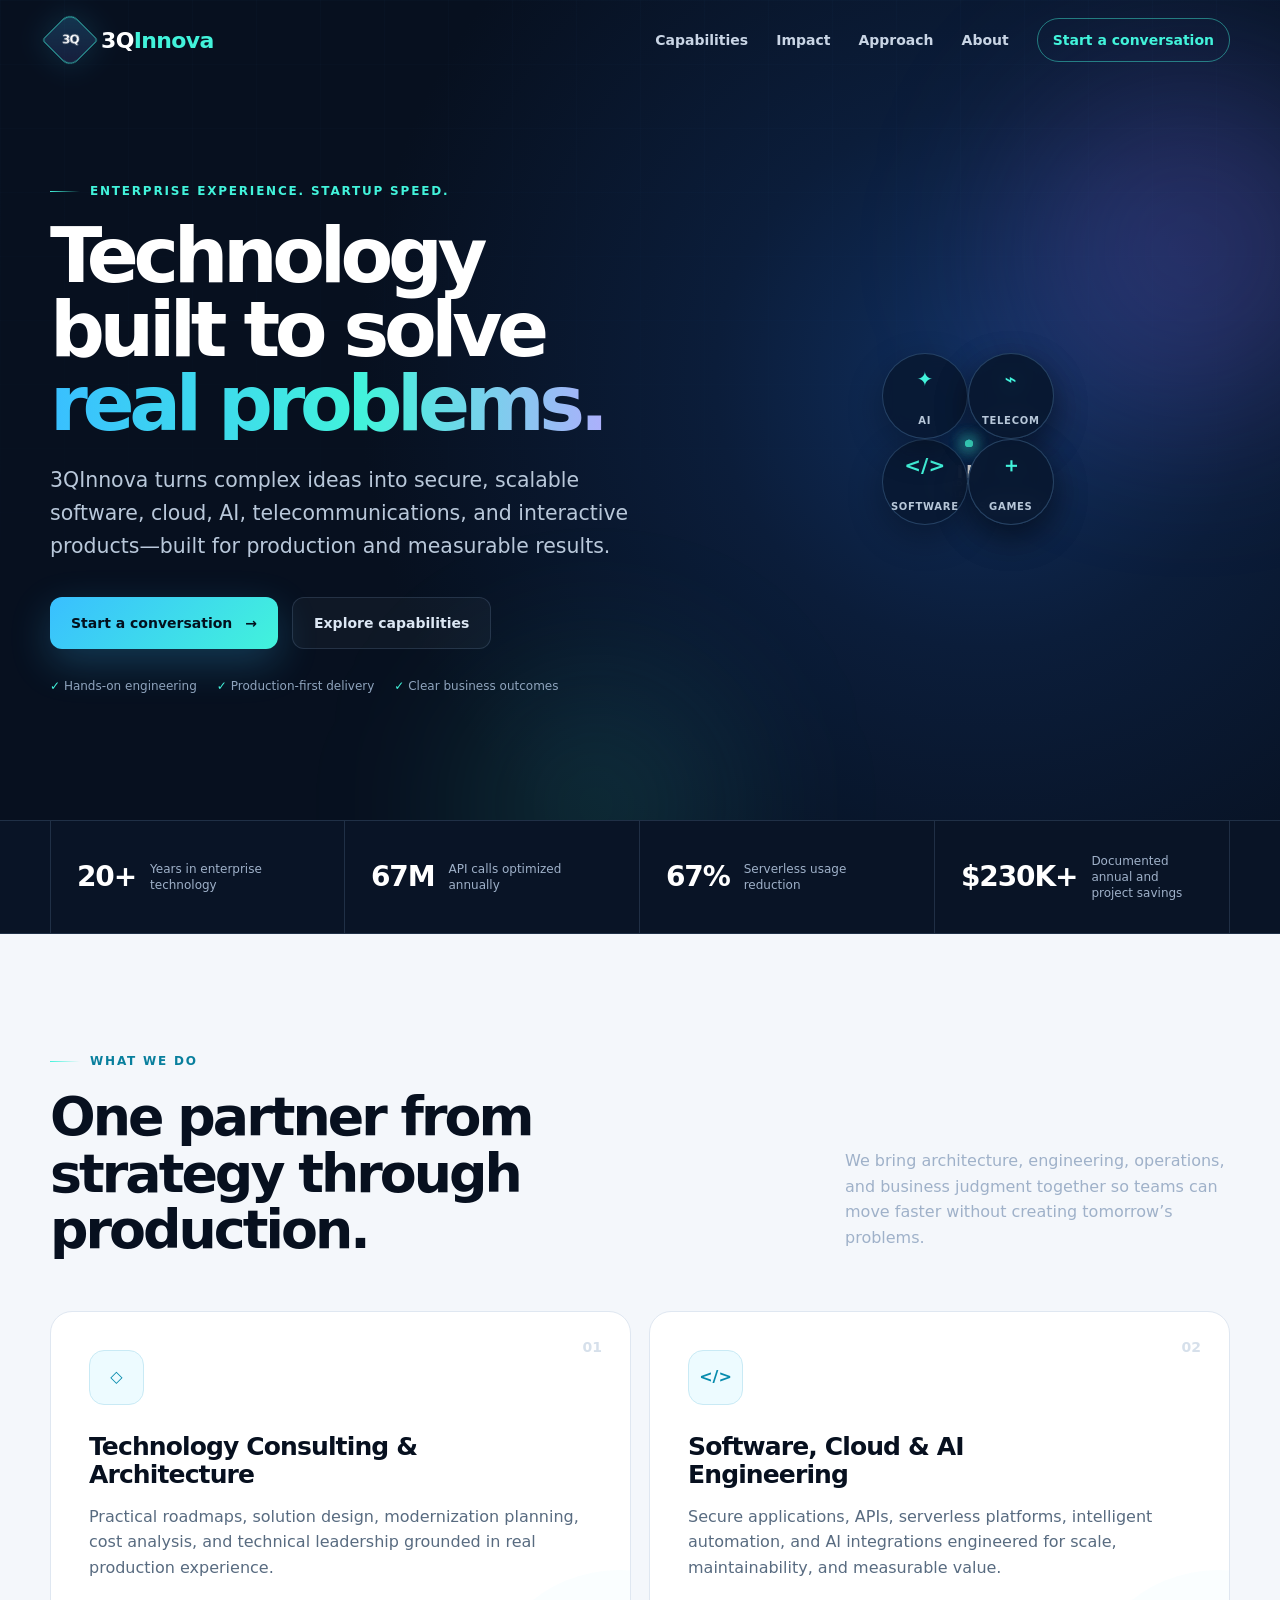
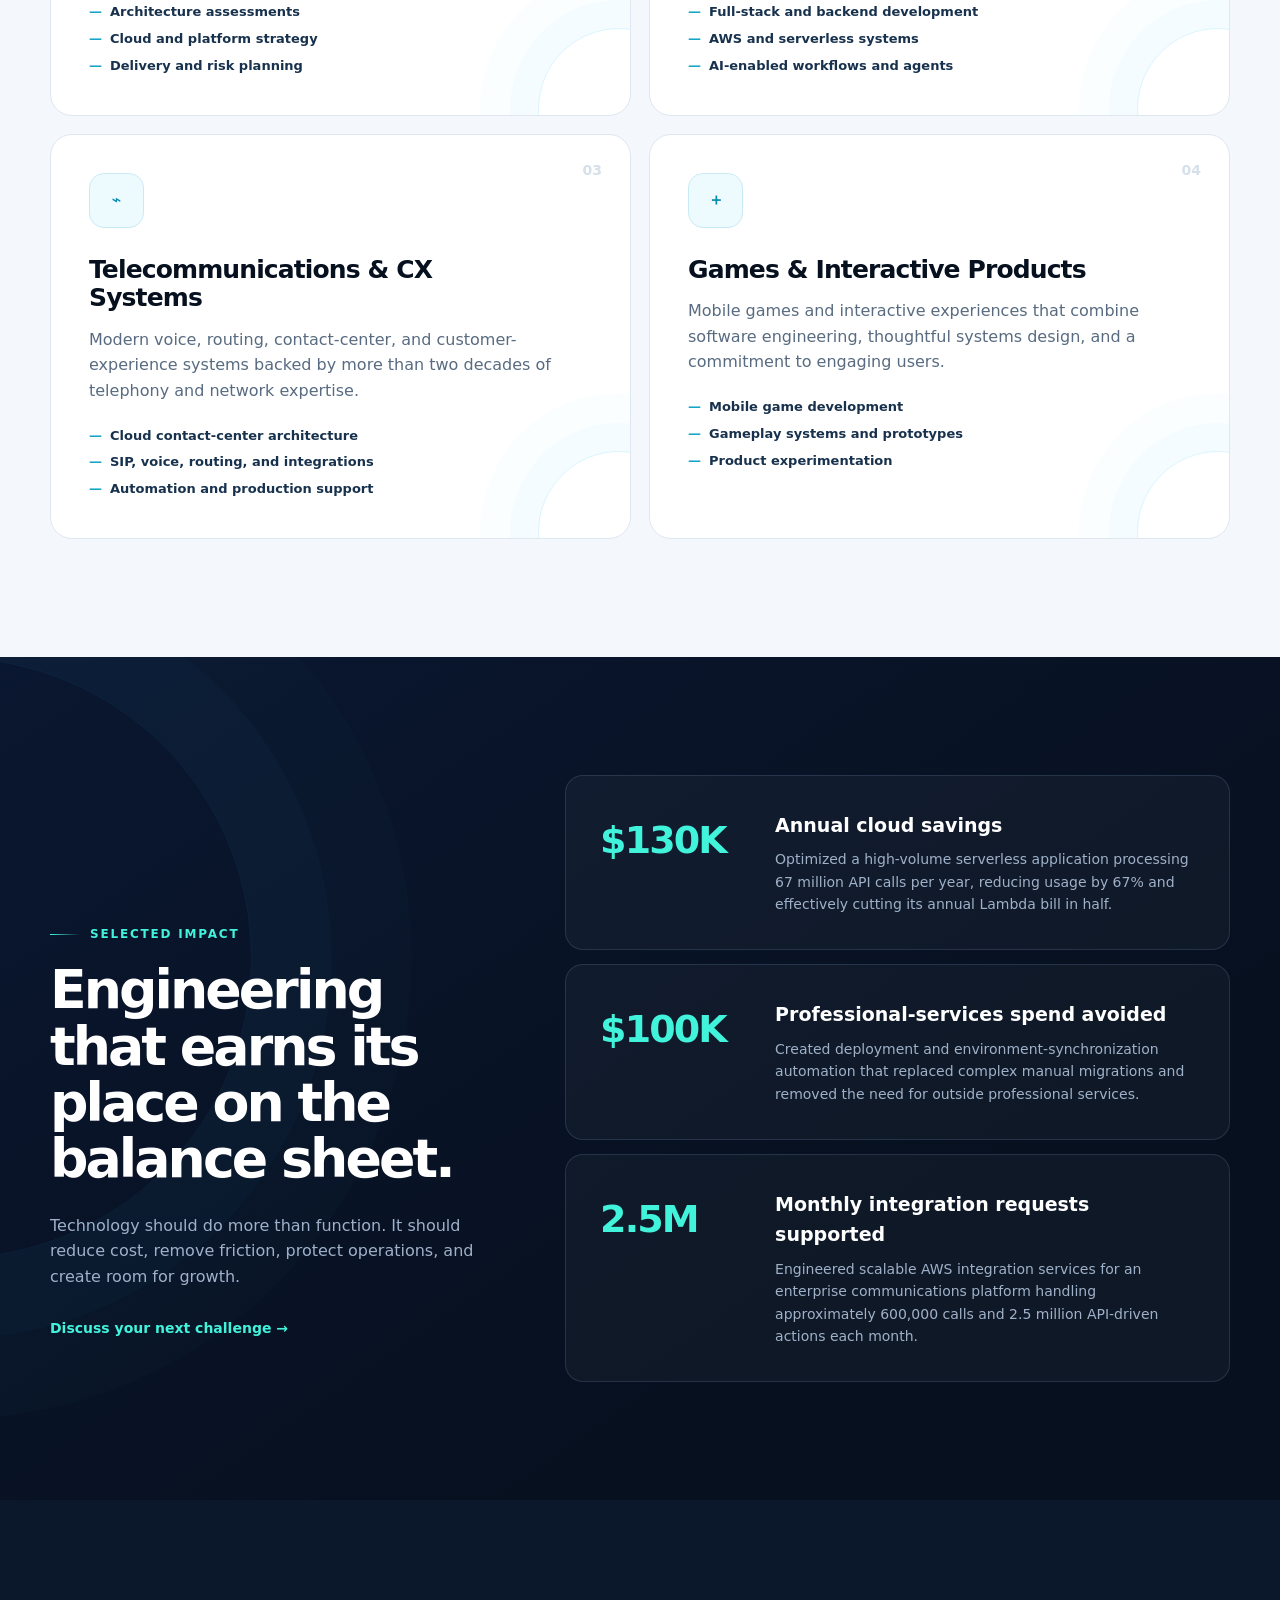
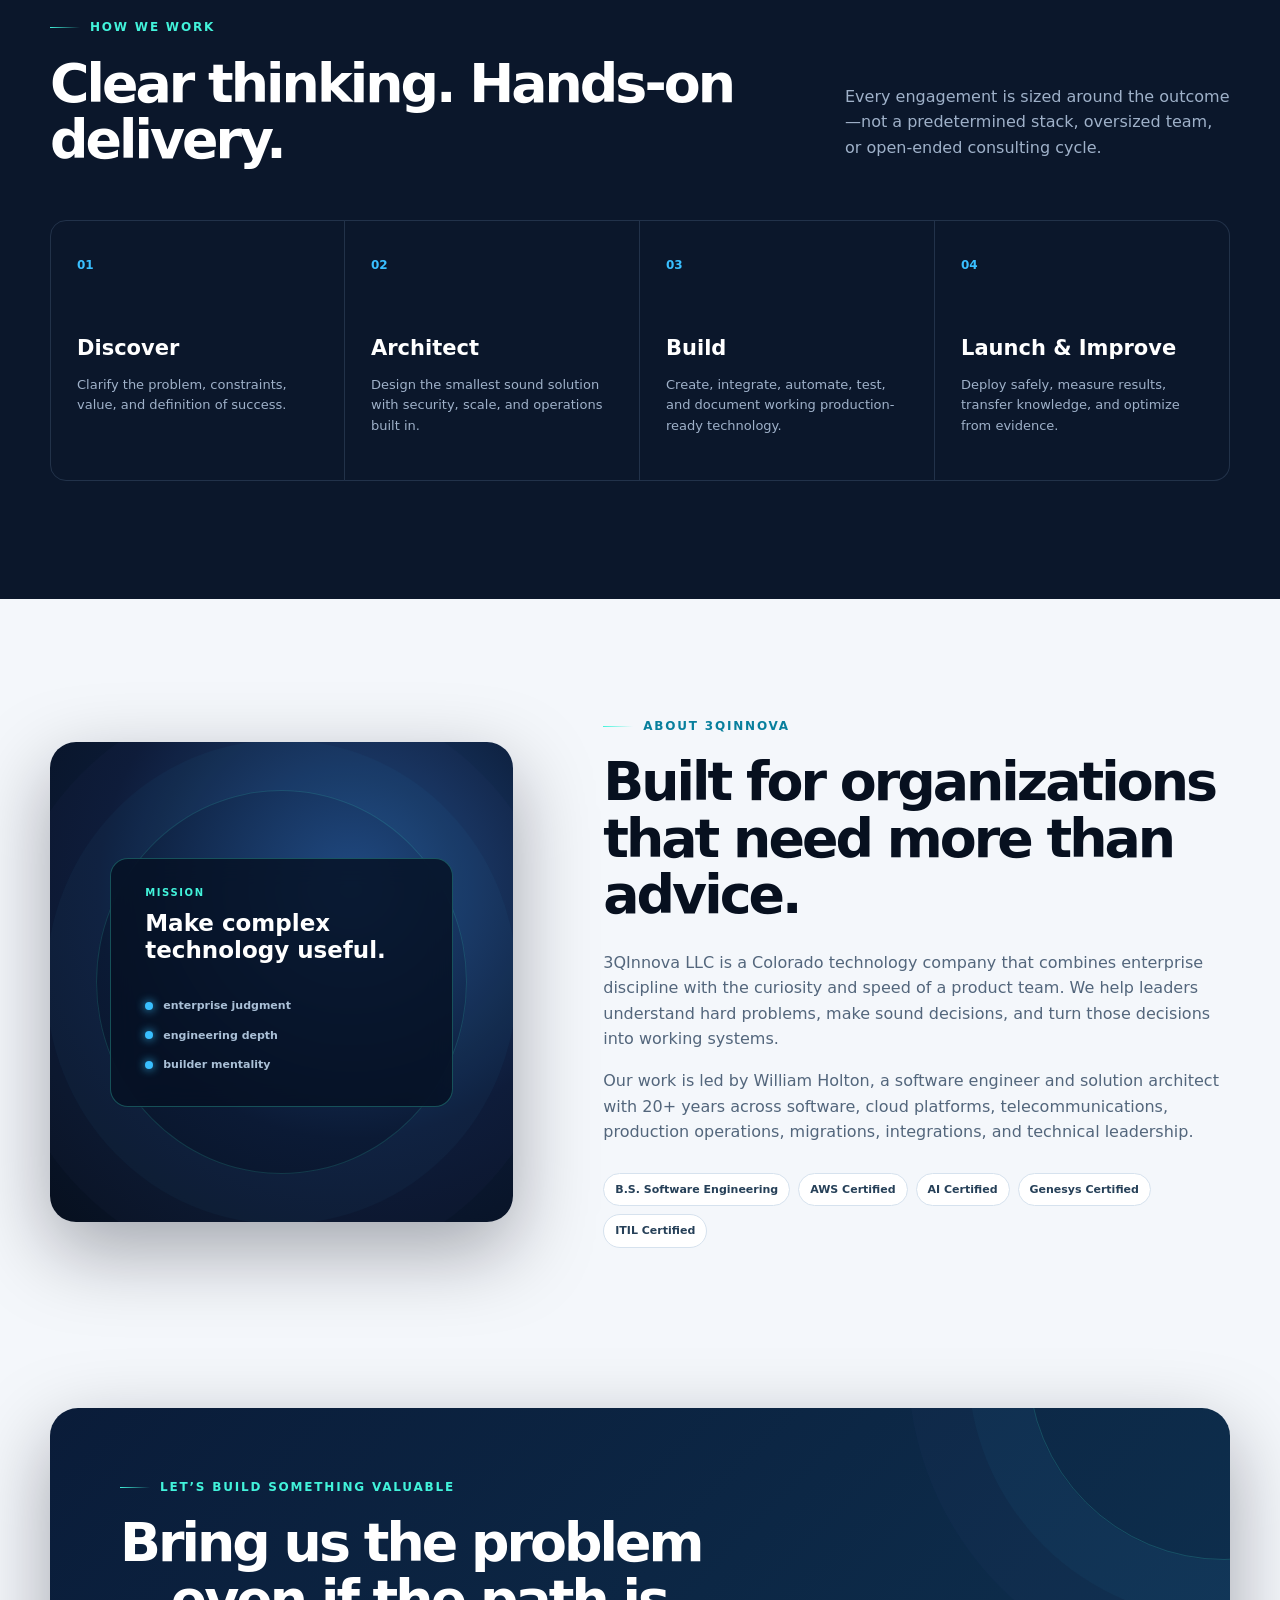
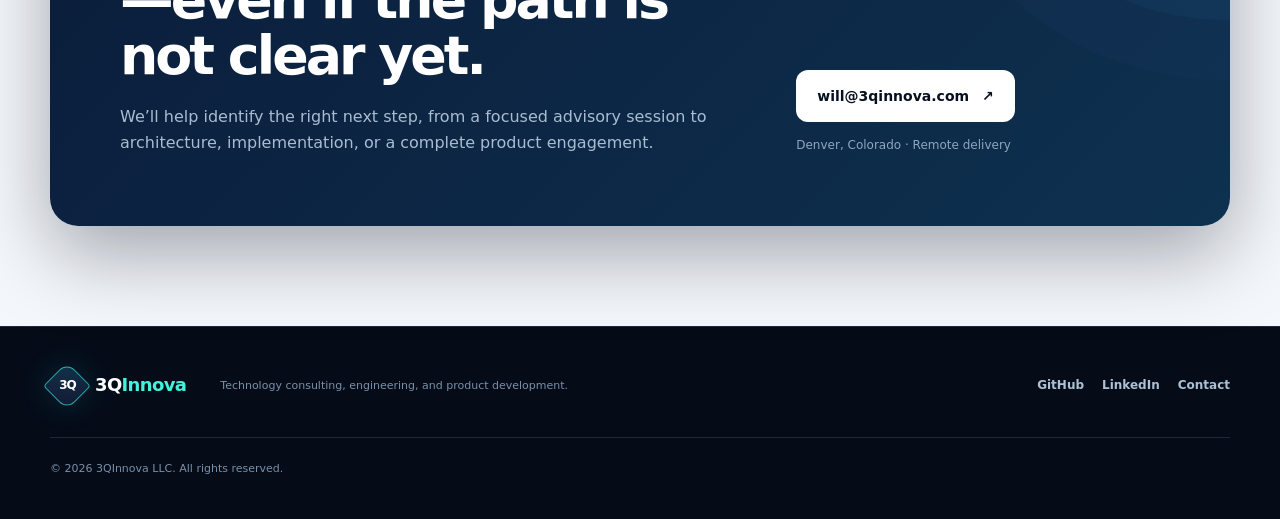
==== index.html @ 7f36ed14 "Build 3QInnova company website" ====
<!doctype html>
<html lang="en">
<head>
  <meta charset="utf-8">
  <meta name="viewport" content="width=device-width, initial-scale=1">
  <title>3QInnova | Technology Built to Solve Real Problems</title>
  <meta name="description" content="3QInnova is a hands-on technology partner delivering consulting, software engineering, cloud and AI solutions, telecommunications systems, and interactive products.">
  <meta name="theme-color" content="#07101f">
  <meta property="og:type" content="website">
  <meta property="og:title" content="3QInnova | Technology Built to Solve Real Problems">
  <meta property="og:description" content="Enterprise experience. Startup speed. Secure, scalable technology built for measurable outcomes.">
  <meta property="og:url" content="https://3qinnova.com/">
  <meta name="twitter:card" content="summary">
  <link rel="canonical" href="https://3qinnova.com/">
  <link rel="stylesheet" href="styles.css">
  <script src="script.js" defer></script>
</head>
<body>
  <a class="skip-link" href="#main">Skip to content</a>

  <header class="site-header" data-header>
    <div class="shell nav-wrap">
      <a class="brand" href="#top" aria-label="3QInnova home">
        <span class="brand-mark" aria-hidden="true"><span>3Q</span></span>
        <span class="brand-name">3Q<span>Innova</span></span>
      </a>

      <button class="menu-button" type="button" aria-expanded="false" aria-controls="site-nav" data-menu-button>
        <span class="sr-only">Open navigation</span>
        <span></span><span></span><span></span>
      </button>

      <nav class="site-nav" id="site-nav" aria-label="Primary navigation" data-nav>
        <a href="#capabilities">Capabilities</a>
        <a href="#impact">Impact</a>
        <a href="#approach">Approach</a>
        <a href="#about">About</a>
        <a class="nav-cta" href="#contact">Start a conversation</a>
      </nav>
    </div>
  </header>

  <main id="main">
    <section class="hero" id="top">
      <div class="hero-grid" aria-hidden="true"></div>
      <div class="hero-glow hero-glow-one" aria-hidden="true"></div>
      <div class="hero-glow hero-glow-two" aria-hidden="true"></div>

      <div class="shell hero-layout">
        <div class="hero-copy reveal">
          <p class="eyebrow"><span></span> Enterprise experience. Startup speed.</p>
          <h1>Technology built to solve <em>real problems.</em></h1>
          <p class="hero-lede">3QInnova turns complex ideas into secure, scalable software, cloud, AI, telecommunications, and interactive products—built for production and measurable results.</p>
          <div class="hero-actions">
            <a class="button button-primary" href="#contact">Start a conversation <span aria-hidden="true">→</span></a>
            <a class="button button-secondary" href="#capabilities">Explore capabilities</a>
          </div>
          <ul class="trust-list" aria-label="Delivery strengths">
            <li><span aria-hidden="true">✓</span> Hands-on engineering</li>
            <li><span aria-hidden="true">✓</span> Production-first delivery</li>
            <li><span aria-hidden="true">✓</span> Clear business outcomes</li>
          </ul>
        </div>

        <div class="hero-visual reveal" data-delay="1" aria-label="Connected technology platform illustration">
          <div class="visual-orbit orbit-one"></div>
          <div class="visual-orbit orbit-two"></div>
          <div class="core-node">
            <span class="core-kicker">3Q</span>
            <strong>INNOVA</strong>
            <small>BUILD • CONNECT • SCALE</small>
          </div>
          <div class="cap-node node-consulting"><i aria-hidden="true">◇</i><span>Strategy</span></div>
          <div class="cap-node node-software"><i aria-hidden="true">&lt;/&gt;</i><span>Software</span></div>
          <div class="cap-node node-ai"><i aria-hidden="true">✦</i><span>AI</span></div>
          <div class="cap-node node-cloud"><i aria-hidden="true">☁</i><span>Cloud</span></div>
          <div class="cap-node node-telecom"><i aria-hidden="true">⌁</i><span>Telecom</span></div>
          <div class="cap-node node-games"><i aria-hidden="true">＋</i><span>Games</span></div>
        </div>
      </div>
    </section>

    <section class="proof-strip" aria-label="Selected impact">
      <div class="shell proof-grid">
        <div><strong>20+</strong><span>Years in enterprise technology</span></div>
        <div><strong>67M</strong><span>API calls optimized annually</span></div>
        <div><strong>67%</strong><span>Serverless usage reduction</span></div>
        <div><strong>$230K+</strong><span>Documented annual and project savings</span></div>
      </div>
    </section>

    <section class="section capabilities" id="capabilities">
      <div class="shell">
        <div class="section-heading reveal">
          <div>
            <p class="eyebrow"><span></span> What we do</p>
            <h2>One partner from strategy through production.</h2>
          </div>
          <p>We bring architecture, engineering, operations, and business judgment together so teams can move faster without creating tomorrow’s problems.</p>
        </div>

        <div class="capability-grid">
          <article class="capability-card reveal">
            <div class="card-number">01</div>
            <div class="card-icon" aria-hidden="true">◇</div>
            <h3>Technology Consulting &amp; Architecture</h3>
            <p>Practical roadmaps, solution design, modernization planning, cost analysis, and technical leadership grounded in real production experience.</p>
            <ul><li>Architecture assessments</li><li>Cloud and platform strategy</li><li>Delivery and risk planning</li></ul>
          </article>

          <article class="capability-card reveal" data-delay="1">
            <div class="card-number">02</div>
            <div class="card-icon" aria-hidden="true">&lt;/&gt;</div>
            <h3>Software, Cloud &amp; AI Engineering</h3>
            <p>Secure applications, APIs, serverless platforms, intelligent automation, and AI integrations engineered for scale, maintainability, and measurable value.</p>
            <ul><li>Full-stack and backend development</li><li>AWS and serverless systems</li><li>AI-enabled workflows and agents</li></ul>
          </article>

          <article class="capability-card reveal" data-delay="2">
            <div class="card-number">03</div>
            <div class="card-icon" aria-hidden="true">⌁</div>
            <h3>Telecommunications &amp; CX Systems</h3>
            <p>Modern voice, routing, contact-center, and customer-experience systems backed by more than two decades of telephony and network expertise.</p>
            <ul><li>Cloud contact-center architecture</li><li>SIP, voice, routing, and integrations</li><li>Automation and production support</li></ul>
          </article>

          <article class="capability-card reveal" data-delay="3">
            <div class="card-number">04</div>
            <div class="card-icon" aria-hidden="true">＋</div>
            <h3>Games &amp; Interactive Products</h3>
            <p>Mobile games and interactive experiences that combine software engineering, thoughtful systems design, and a commitment to engaging users.</p>
            <ul><li>Mobile game development</li><li>Gameplay systems and prototypes</li><li>Product experimentation</li></ul>
          </article>
        </div>
      </div>
    </section>

    <section class="section impact" id="impact">
      <div class="shell impact-layout">
        <div class="impact-copy reveal">
          <p class="eyebrow"><span></span> Selected impact</p>
          <h2>Engineering that earns its place on the balance sheet.</h2>
          <p>Technology should do more than function. It should reduce cost, remove friction, protect operations, and create room for growth.</p>
          <a class="text-link" href="#contact">Discuss your next challenge <span aria-hidden="true">→</span></a>
        </div>

        <div class="impact-cases">
          <article class="case reveal">
            <div class="case-metric">$130K</div>
            <div><h3>Annual cloud savings</h3><p>Optimized a high-volume serverless application processing 67 million API calls per year, reducing usage by 67% and effectively cutting its annual Lambda bill in half.</p></div>
          </article>
          <article class="case reveal" data-delay="1">
            <div class="case-metric">$100K</div>
            <div><h3>Professional-services spend avoided</h3><p>Created deployment and environment-synchronization automation that replaced complex manual migrations and removed the need for outside professional services.</p></div>
          </article>
          <article class="case reveal" data-delay="2">
            <div class="case-metric">2.5M</div>
            <div><h3>Monthly integration requests supported</h3><p>Engineered scalable AWS integration services for an enterprise communications platform handling approximately 600,000 calls and 2.5 million API-driven actions each month.</p></div>
          </article>
        </div>
      </div>
    </section>

    <section class="section approach" id="approach">
      <div class="shell">
        <div class="section-heading reveal">
          <div>
            <p class="eyebrow"><span></span> How we work</p>
            <h2>Clear thinking. Hands-on delivery.</h2>
          </div>
          <p>Every engagement is sized around the outcome—not a predetermined stack, oversized team, or open-ended consulting cycle.</p>
        </div>

        <ol class="process-grid">
          <li class="reveal"><span>01</span><h3>Discover</h3><p>Clarify the problem, constraints, value, and definition of success.</p></li>
          <li class="reveal" data-delay="1"><span>02</span><h3>Architect</h3><p>Design the smallest sound solution with security, scale, and operations built in.</p></li>
          <li class="reveal" data-delay="2"><span>03</span><h3>Build</h3><p>Create, integrate, automate, test, and document working production-ready technology.</p></li>
          <li class="reveal" data-delay="3"><span>04</span><h3>Launch &amp; Improve</h3><p>Deploy safely, measure results, transfer knowledge, and optimize from evidence.</p></li>
        </ol>
      </div>
    </section>

    <section class="section about" id="about">
      <div class="shell about-layout">
        <div class="about-panel reveal" aria-hidden="true">
          <div class="about-code">
            <span>MISSION</span>
            <strong>Make complex technology useful.</strong>
            <div class="code-line"><i></i><b>enterprise judgment</b></div>
            <div class="code-line"><i></i><b>engineering depth</b></div>
            <div class="code-line"><i></i><b>builder mentality</b></div>
          </div>
        </div>
        <div class="about-copy reveal" data-delay="1">
          <p class="eyebrow"><span></span> About 3QInnova</p>
          <h2>Built for organizations that need more than advice.</h2>
          <p>3QInnova LLC is a Colorado technology company that combines enterprise discipline with the curiosity and speed of a product team. We help leaders understand hard problems, make sound decisions, and turn those decisions into working systems.</p>
          <p>Our work is led by William Holton, a software engineer and solution architect with 20+ years across software, cloud platforms, telecommunications, production operations, migrations, integrations, and technical leadership.</p>
          <div class="credential-list" aria-label="Selected credentials">
            <span>B.S. Software Engineering</span>
            <span>AWS Certified</span>
            <span>AI Certified</span>
            <span>Genesys Certified</span>
            <span>ITIL Certified</span>
          </div>
        </div>
      </div>
    </section>

    <section class="contact" id="contact">
      <div class="shell contact-card reveal">
        <div>
          <p class="eyebrow"><span></span> Let’s build something valuable</p>
          <h2>Bring us the problem—even if the path is not clear yet.</h2>
          <p>We’ll help identify the right next step, from a focused advisory session to architecture, implementation, or a complete product engagement.</p>
        </div>
        <div class="contact-actions">
          <a class="button button-light" href="mailto:will@3qinnova.com?subject=3QInnova%20Project%20Inquiry">will@3qinnova.com <span aria-hidden="true">↗</span></a>
          <span>Denver, Colorado · Remote delivery</span>
        </div>
      </div>
    </section>
  </main>

  <footer class="site-footer">
    <div class="shell footer-grid">
      <a class="brand footer-brand" href="#top" aria-label="3QInnova home">
        <span class="brand-mark" aria-hidden="true"><span>3Q</span></span>
        <span class="brand-name">3Q<span>Innova</span></span>
      </a>
      <p>Technology consulting, engineering, and product development.</p>
      <div class="footer-links">
        <a href="https://github.com/3QInnova" target="_blank" rel="noopener noreferrer">GitHub</a>
        <a href="https://www.linkedin.com/in/williamholton/" target="_blank" rel="noopener noreferrer">LinkedIn</a>
        <a href="mailto:will@3qinnova.com">Contact</a>
      </div>
      <small>© <span data-year></span> 3QInnova LLC. All rights reserved.</small>
    </div>
  </footer>
</body>
</html>
---- styles.css ----
:root {
  --ink: #07101f;
  --ink-soft: #0b1830;
  --panel: #10213e;
  --blue: #39bfff;
  --cyan: #42f3db;
  --violet: #8872ff;
  --lime: #b9ff66;
  --paper: #f4f7fb;
  --white: #ffffff;
  --muted: #9fb1c9;
  --line: rgba(146, 181, 224, 0.17);
  --shadow: 0 28px 80px rgba(0, 5, 20, 0.34);
  --radius: 22px;
  --shell: min(1180px, calc(100% - 40px));
}

* { box-sizing: border-box; }
html { scroll-behavior: smooth; }
body {
  margin: 0;
  background: var(--ink);
  color: var(--white);
  font-family: Inter, ui-sans-serif, system-ui, -apple-system, BlinkMacSystemFont, "Segoe UI", sans-serif;
  line-height: 1.6;
  -webkit-font-smoothing: antialiased;
}

a { color: inherit; text-decoration: none; }
button, input, textarea { font: inherit; }
img { max-width: 100%; }
.shell { width: var(--shell); margin-inline: auto; }
.sr-only { position: absolute; width: 1px; height: 1px; padding: 0; margin: -1px; overflow: hidden; clip: rect(0,0,0,0); white-space: nowrap; border: 0; }
.skip-link { position: fixed; left: 16px; top: -60px; z-index: 999; background: var(--white); color: var(--ink); padding: 10px 16px; border-radius: 8px; font-weight: 700; }
.skip-link:focus { top: 16px; }

.site-header {
  position: fixed;
  inset: 0 0 auto;
  z-index: 100;
  padding: 18px 0;
  border-bottom: 1px solid transparent;
  transition: background .25s ease, border-color .25s ease, padding .25s ease;
}
.site-header.is-scrolled { background: rgba(7, 16, 31, .9); border-color: var(--line); padding: 12px 0; backdrop-filter: blur(18px); }
.nav-wrap { display: flex; align-items: center; justify-content: space-between; gap: 30px; }
.brand { display: inline-flex; align-items: center; gap: 11px; font-weight: 800; letter-spacing: -.04em; }
.brand-mark { display: grid; place-items: center; width: 40px; aspect-ratio: 1; border: 1px solid rgba(66,243,219,.6); border-radius: 11px 4px 11px 4px; background: linear-gradient(135deg, rgba(57,191,255,.22), rgba(136,114,255,.12)); box-shadow: 0 0 30px rgba(57,191,255,.16); transform: rotate(45deg); }
.brand-mark span { font-size: 12px; transform: rotate(-45deg); letter-spacing: -.08em; }
.brand-name { font-size: 22px; }
.brand-name > span { color: var(--cyan); }
.site-nav { display: flex; align-items: center; gap: 28px; color: #c9d5e5; font-size: 14px; font-weight: 650; }
.site-nav a:not(.nav-cta):hover { color: var(--white); }
.nav-cta { padding: 10px 15px; border: 1px solid rgba(66,243,219,.45); border-radius: 999px; color: var(--cyan); }
.nav-cta:hover { background: rgba(66,243,219,.1); }
.menu-button { display: none; width: 44px; height: 44px; padding: 11px; border: 1px solid var(--line); border-radius: 12px; background: transparent; }
.menu-button span:not(.sr-only) { display: block; height: 2px; margin: 5px 0; background: var(--white); transition: transform .2s, opacity .2s; }

.hero { position: relative; min-height: 820px; display: grid; align-items: center; overflow: hidden; padding: 142px 0 84px; background: radial-gradient(circle at 77% 46%, #102f5f 0, #0b1d3a 25%, var(--ink) 58%); }
.hero-grid { position: absolute; inset: 0; opacity: .24; background-image: linear-gradient(rgba(83, 178, 255, .08) 1px, transparent 1px), linear-gradient(90deg, rgba(83, 178, 255, .08) 1px, transparent 1px); background-size: 64px 64px; mask-image: linear-gradient(to bottom, black, transparent 85%); }
.hero-glow { position: absolute; border-radius: 50%; filter: blur(80px); pointer-events: none; }
.hero-glow-one { width: 340px; height: 340px; right: -80px; top: 80px; background: rgba(136,114,255,.22); }
.hero-glow-two { width: 270px; height: 270px; left: 36%; bottom: -120px; background: rgba(66,243,219,.12); }
.hero-layout { position: relative; z-index: 2; display: grid; grid-template-columns: 1.05fr .95fr; align-items: center; gap: 76px; }
.eyebrow { margin: 0 0 18px; display: flex; align-items: center; gap: 10px; color: var(--cyan); font-size: 12px; font-weight: 800; letter-spacing: .15em; text-transform: uppercase; }
.eyebrow span { width: 30px; height: 1px; background: linear-gradient(90deg, var(--cyan), transparent); }
h1, h2, h3, p { margin-top: 0; }
h1 { margin-bottom: 24px; max-width: 720px; font-size: clamp(3.6rem, 6vw, 6.3rem); line-height: .96; letter-spacing: -.07em; }
h1 em { display: block; color: transparent; font-style: normal; background: linear-gradient(90deg, var(--blue), var(--cyan) 54%, #b8a8ff); -webkit-background-clip: text; background-clip: text; }
.hero-lede { max-width: 650px; color: #b9c8da; font-size: clamp(1.08rem, 1.7vw, 1.28rem); }
.hero-actions { display: flex; flex-wrap: wrap; gap: 14px; margin: 34px 0 28px; }
.button { display: inline-flex; align-items: center; justify-content: center; gap: 13px; min-height: 52px; padding: 0 21px; border-radius: 12px; font-size: 14px; font-weight: 800; transition: transform .2s ease, background .2s ease, box-shadow .2s ease; }
.button:hover { transform: translateY(-2px); }
.button-primary { background: linear-gradient(135deg, var(--blue), var(--cyan)); color: #03111e; box-shadow: 0 14px 40px rgba(57,191,255,.24); }
.button-secondary { border: 1px solid var(--line); background: rgba(255,255,255,.035); color: #dce7f4; }
.button-secondary:hover { background: rgba(255,255,255,.08); }
.trust-list { display: flex; flex-wrap: wrap; gap: 20px; margin: 0; padding: 0; color: #8fa4bd; font-size: 12px; list-style: none; }
.trust-list span { color: var(--cyan); }

.hero-visual { position: relative; aspect-ratio: 1; max-width: 520px; margin-inline: auto; }
.visual-orbit { position: absolute; inset: 12%; border: 1px solid rgba(77,197,255,.18); border-radius: 50%; box-shadow: inset 0 0 70px rgba(57,191,255,.045), 0 0 50px rgba(57,191,255,.04); }
.visual-orbit::before, .visual-orbit::after { content: ""; position: absolute; top: 50%; width: 7px; height: 7px; border-radius: 50%; background: var(--cyan); box-shadow: 0 0 16px var(--cyan); }
.visual-orbit::before { left: -4px; }.visual-orbit::after { right: -4px; }
.orbit-one { animation: spin 24s linear infinite; }
.orbit-two { inset: 26%; border-color: rgba(136,114,255,.25); animation: spin 18s linear reverse infinite; }
.core-node { position: absolute; inset: 35%; display: grid; place-items: center; align-content: center; border: 1px solid rgba(66,243,219,.55); border-radius: 32px 10px 32px 10px; background: linear-gradient(145deg, rgba(24,75,126,.92), rgba(10,24,51,.96)); box-shadow: 0 0 60px rgba(57,191,255,.27), inset 0 0 30px rgba(57,191,255,.13); transform: rotate(45deg); }
.core-node > * { transform: rotate(-45deg); }
.core-node .core-kicker { color: var(--cyan); font-size: 12px; font-weight: 900; }
.core-node strong { margin: 5px 0; font-size: 18px; line-height: 1; letter-spacing: .16em; }
.core-node small { color: #9bb4cc; font-size: 7px; letter-spacing: .08em; }
.cap-node { position: absolute; display: grid; place-items: center; width: 86px; aspect-ratio: 1; border: 1px solid rgba(126,185,239,.25); border-radius: 50%; background: rgba(9,24,50,.88); box-shadow: 0 12px 35px rgba(0,0,0,.3); backdrop-filter: blur(10px); }
.cap-node i { color: var(--cyan); font-size: 20px; font-style: normal; font-weight: 800; }
.cap-node span { color: #b8c8da; font-size: 10px; font-weight: 800; text-transform: uppercase; letter-spacing: .07em; }
.node-consulting { top: 3%; left: 39%; }.node-software { top: 23%; right: 1%; }.node-ai { right: 8%; bottom: 16%; }.node-cloud { bottom: 1%; left: 41%; }.node-telecom { left: 5%; bottom: 17%; }.node-games { left: 1%; top: 24%; }
@keyframes spin { to { transform: rotate(360deg); } }

.proof-strip { position: relative; z-index: 5; border-top: 1px solid var(--line); border-bottom: 1px solid var(--line); background: #091426; }
.proof-grid { display: grid; grid-template-columns: repeat(4, 1fr); }
.proof-grid > div { display: flex; align-items: center; gap: 14px; min-height: 112px; padding: 22px 26px; border-right: 1px solid var(--line); }
.proof-grid > div:first-child { border-left: 1px solid var(--line); }
.proof-grid strong { color: var(--white); font-size: 28px; letter-spacing: -.04em; }
.proof-grid span { max-width: 135px; color: var(--muted); font-size: 12px; line-height: 1.35; }

.section { padding: 118px 0; }
.section-heading { display: grid; grid-template-columns: 1.3fr .7fr; align-items: end; gap: 80px; margin-bottom: 52px; }
.section-heading h2, .impact h2, .about h2, .contact h2 { margin-bottom: 0; font-size: clamp(2.35rem, 4.2vw, 4.2rem); line-height: 1.05; letter-spacing: -.055em; }
.section-heading > p { margin-bottom: 8px; color: var(--muted); }
.capabilities { background: var(--paper); color: var(--ink); }
.capabilities .eyebrow, .about .eyebrow { color: #087f9d; }
.capability-grid { display: grid; grid-template-columns: repeat(2, 1fr); gap: 18px; }
.capability-card { position: relative; min-height: 390px; overflow: hidden; padding: 38px; border: 1px solid #dfe7f1; border-radius: var(--radius); background: var(--white); transition: transform .25s ease, box-shadow .25s ease, border-color .25s ease; }
.capability-card:hover { transform: translateY(-5px); border-color: #9edff5; box-shadow: 0 24px 60px rgba(16,52,83,.12); }
.capability-card::after { content: ""; position: absolute; width: 160px; height: 160px; right: -70px; bottom: -75px; border: 1px solid rgba(57,191,255,.18); border-radius: 50%; box-shadow: 0 0 0 28px rgba(57,191,255,.03), 0 0 0 58px rgba(57,191,255,.025); }
.card-number { position: absolute; right: 28px; top: 24px; color: #d6e0eb; font-size: 14px; font-weight: 800; }
.card-icon { display: grid; place-items: center; width: 55px; height: 55px; margin-bottom: 28px; border: 1px solid #c9eaf5; border-radius: 15px; background: #edfbff; color: #068bad; font-weight: 900; }
.capability-card h3 { max-width: 420px; margin-bottom: 14px; font-size: 25px; line-height: 1.14; letter-spacing: -.035em; }
.capability-card p { color: #586b80; }
.capability-card ul { display: grid; gap: 6px; margin: 22px 0 0; padding: 0; color: #18324e; font-size: 13px; font-weight: 650; list-style: none; }
.capability-card li::before { content: "—"; margin-right: 8px; color: #17a5c7; }

.impact { position: relative; overflow: hidden; background: linear-gradient(145deg, #0a1730, #07101f 70%); }
.impact::before { content: ""; position: absolute; width: 600px; height: 600px; left: -350px; top: 0; border: 1px solid rgba(57,191,255,.08); border-radius: 50%; box-shadow: 0 0 0 80px rgba(57,191,255,.025), 0 0 0 160px rgba(57,191,255,.016); }
.impact-layout { position: relative; display: grid; grid-template-columns: .78fr 1.22fr; gap: 90px; }
.impact-copy { position: sticky; top: 150px; align-self: start; }
.impact-copy > p:not(.eyebrow) { max-width: 450px; margin: 25px 0; color: var(--muted); }
.text-link { color: var(--cyan); font-size: 14px; font-weight: 800; }
.impact-cases { display: grid; gap: 14px; }
.case { display: grid; grid-template-columns: 145px 1fr; gap: 30px; padding: 34px; border: 1px solid var(--line); border-radius: 18px; background: rgba(255,255,255,.035); }
.case-metric { color: var(--cyan); font-size: 38px; font-weight: 850; letter-spacing: -.05em; }
.case h3 { margin-bottom: 8px; font-size: 19px; }
.case p { margin-bottom: 0; color: var(--muted); font-size: 14px; }

.approach { background: #0b172b; }
.process-grid { display: grid; grid-template-columns: repeat(4, 1fr); margin: 0; padding: 0; counter-reset: process; list-style: none; }
.process-grid li { position: relative; min-height: 250px; padding: 30px 26px; border-top: 1px solid var(--line); border-bottom: 1px solid var(--line); border-right: 1px solid var(--line); }
.process-grid li:first-child { border-left: 1px solid var(--line); border-radius: 16px 0 0 16px; }
.process-grid li:last-child { border-radius: 0 16px 16px 0; }
.process-grid span { color: var(--blue); font-size: 12px; font-weight: 900; }
.process-grid h3 { margin: 55px 0 9px; font-size: 21px; }
.process-grid p { color: var(--muted); font-size: 13px; }

.about { background: var(--paper); color: var(--ink); }
.about-layout { display: grid; grid-template-columns: .85fr 1.15fr; gap: 90px; align-items: center; }
.about-panel { position: relative; min-height: 480px; overflow: hidden; border-radius: 26px; background: radial-gradient(circle at 65% 30%, #204a82, #0b1a35 56%, #07101f); box-shadow: var(--shadow); }
.about-panel::before { content: ""; position: absolute; inset: 10%; border: 1px solid rgba(66,243,219,.15); border-radius: 50%; box-shadow: 0 0 0 50px rgba(57,191,255,.035), 0 0 0 100px rgba(136,114,255,.025); }
.about-code { position: absolute; inset: 24% 13%; display: flex; flex-direction: column; justify-content: center; padding: 34px; border: 1px solid rgba(66,243,219,.28); border-radius: 18px; background: rgba(5,16,35,.82); color: var(--white); backdrop-filter: blur(12px); }
.about-code > span { color: var(--cyan); font-size: 10px; font-weight: 900; letter-spacing: .16em; }
.about-code > strong { margin: 9px 0 28px; font-size: 23px; line-height: 1.15; }
.code-line { display: flex; align-items: center; gap: 10px; margin: 6px 0; color: #aac0d7; font-size: 11px; }
.code-line i { width: 8px; height: 8px; border-radius: 50%; background: var(--blue); box-shadow: 0 0 10px var(--blue); }
.about-copy > p:not(.eyebrow) { color: #53667c; }
.about-copy h2 { margin-bottom: 26px; }
.credential-list { display: flex; flex-wrap: wrap; gap: 8px; margin-top: 28px; }
.credential-list span { padding: 7px 11px; border: 1px solid #d6e2ee; border-radius: 999px; background: #fff; color: #264058; font-size: 11px; font-weight: 750; }

.contact { padding: 42px 0 100px; background: var(--paper); color: var(--white); }
.contact-card { position: relative; overflow: hidden; display: grid; grid-template-columns: 1.25fr .75fr; align-items: end; gap: 70px; padding: 70px; border-radius: 28px; background: linear-gradient(135deg, #0a1c39, #0e3150); box-shadow: var(--shadow); }
.contact-card::after { content: ""; position: absolute; width: 390px; height: 390px; right: -190px; top: -240px; border: 1px solid rgba(66,243,219,.18); border-radius: 50%; box-shadow: 0 0 0 60px rgba(57,191,255,.04), 0 0 0 120px rgba(136,114,255,.025); }
.contact-card > * { position: relative; z-index: 2; }
.contact-card h2 { margin-bottom: 20px; }
.contact-card p:not(.eyebrow) { max-width: 700px; margin-bottom: 0; color: #a9bdd2; }
.contact-actions { display: grid; gap: 14px; justify-items: start; }
.button-light { background: var(--white); color: var(--ink); }
.contact-actions > span { color: #8ea6bf; font-size: 12px; }

.site-footer { padding: 42px 0; border-top: 1px solid var(--line); background: #050c18; }
.footer-grid { display: grid; grid-template-columns: auto 1fr auto; align-items: center; gap: 34px; }
.footer-brand .brand-mark { width: 34px; }.footer-brand .brand-name { font-size: 18px; }
.site-footer p, .site-footer small { margin: 0; color: #7890aa; font-size: 11px; }
.footer-links { display: flex; gap: 18px; color: #adc0d4; font-size: 12px; font-weight: 700; }
.footer-links a:hover { color: var(--cyan); }
.site-footer small { grid-column: 1 / -1; padding-top: 22px; border-top: 1px solid var(--line); }

.reveal { opacity: 0; transform: translateY(22px); transition: opacity .65s ease, transform .65s ease; }
.reveal.is-visible { opacity: 1; transform: none; }
[data-delay="1"] { transition-delay: .08s; } [data-delay="2"] { transition-delay: .16s; } [data-delay="3"] { transition-delay: .24s; }

@media (max-width: 1000px) {
  .hero { min-height: auto; }
  .hero-layout { grid-template-columns: 1fr; gap: 65px; }
  .hero-copy { max-width: 760px; }
  .hero-visual { width: min(560px, 100%); }
  .proof-grid { grid-template-columns: repeat(2, 1fr); }
  .proof-grid > div:nth-child(3) { border-left: 1px solid var(--line); border-top: 1px solid var(--line); }
  .proof-grid > div:nth-child(4) { border-top: 1px solid var(--line); }
  .impact-layout, .about-layout { grid-template-columns: 1fr; }
  .impact-copy { position: static; }
  .about-panel { min-height: 420px; }
  .process-grid { grid-template-columns: repeat(2, 1fr); }
  .process-grid li:first-child { border-radius: 16px 0 0 0; }
  .process-grid li:nth-child(2) { border-radius: 0 16px 0 0; }
  .process-grid li:nth-child(3) { border-left: 1px solid var(--line); border-top: 0; border-radius: 0 0 0 16px; }
  .process-grid li:last-child { border-top: 0; border-radius: 0 0 16px 0; }
  .contact-card { grid-template-columns: 1fr; }
}

@media (max-width: 760px) {
  :root { --shell: min(100% - 28px, 1180px); }
  .site-header { padding: 12px 0; }
  .menu-button { display: block; }
  .site-nav { position: absolute; left: 14px; right: 14px; top: calc(100% + 8px); display: none; align-items: stretch; flex-direction: column; gap: 0; padding: 12px; border: 1px solid var(--line); border-radius: 16px; background: rgba(7,16,31,.98); box-shadow: var(--shadow); }
  .site-nav.is-open { display: flex; }
  .site-nav a { padding: 12px; }
  .nav-cta { margin-top: 6px; text-align: center; }
  .menu-button[aria-expanded="true"] span:nth-child(2) { transform: translateY(7px) rotate(45deg); }
  .menu-button[aria-expanded="true"] span:nth-child(3) { opacity: 0; }
  .menu-button[aria-expanded="true"] span:nth-child(4) { transform: translateY(-7px) rotate(-45deg); }
  .hero { padding-top: 120px; }
  h1 { font-size: clamp(3.15rem, 15vw, 5rem); }
  .hero-visual { transform: scale(.96); }
  .cap-node { width: 70px; }
  .proof-grid { grid-template-columns: 1fr; }
  .proof-grid > div, .proof-grid > div:nth-child(3) { border-left: 1px solid var(--line); border-top: 1px solid var(--line); }
  .proof-grid > div:first-child { border-top: 0; }
  .section { padding: 86px 0; }
  .section-heading { grid-template-columns: 1fr; gap: 22px; }
  .capability-grid { grid-template-columns: 1fr; }
  .capability-card { min-height: auto; padding: 30px; }
  .impact-layout { gap: 48px; }
  .case { grid-template-columns: 1fr; gap: 16px; padding: 28px; }
  .process-grid { grid-template-columns: 1fr; }
  .process-grid li, .process-grid li:first-child, .process-grid li:nth-child(2), .process-grid li:nth-child(3), .process-grid li:last-child { min-height: auto; border: 1px solid var(--line); border-bottom: 0; border-radius: 0; }
  .process-grid li:first-child { border-radius: 16px 16px 0 0; }
  .process-grid li:last-child { border-bottom: 1px solid var(--line); border-radius: 0 0 16px 16px; }
  .process-grid h3 { margin-top: 30px; }
  .about-layout { gap: 50px; }
  .about-panel { min-height: 350px; }
  .about-code { inset: 20% 9%; padding: 26px; }
  .contact { padding-bottom: 70px; }
  .contact-card { padding: 42px 28px; }
  .footer-grid { grid-template-columns: 1fr; }
  .footer-links { flex-wrap: wrap; }
}

@media (prefers-reduced-motion: reduce) {
  html { scroll-behavior: auto; }
  *, *::before, *::after { animation-duration: .01ms !important; animation-iteration-count: 1 !important; transition-duration: .01ms !important; }
  .reveal { opacity: 1; transform: none; }
}
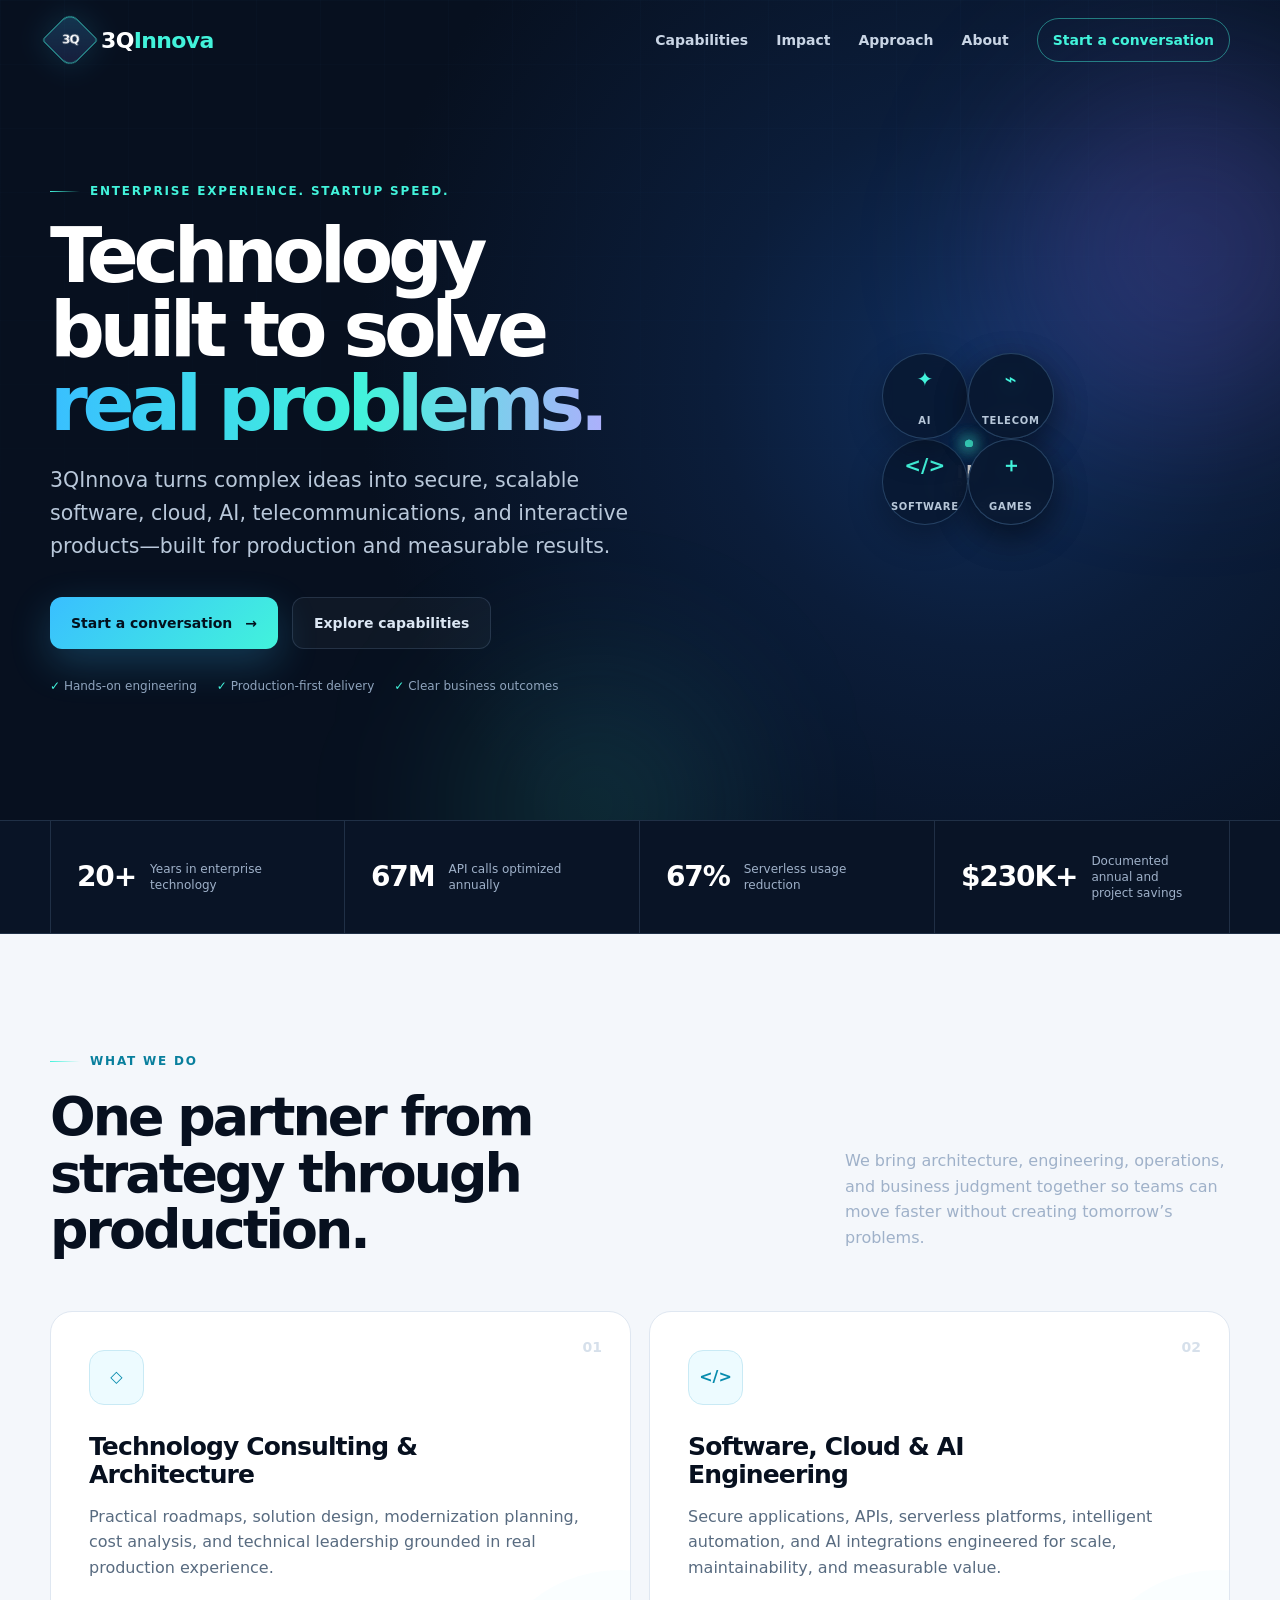
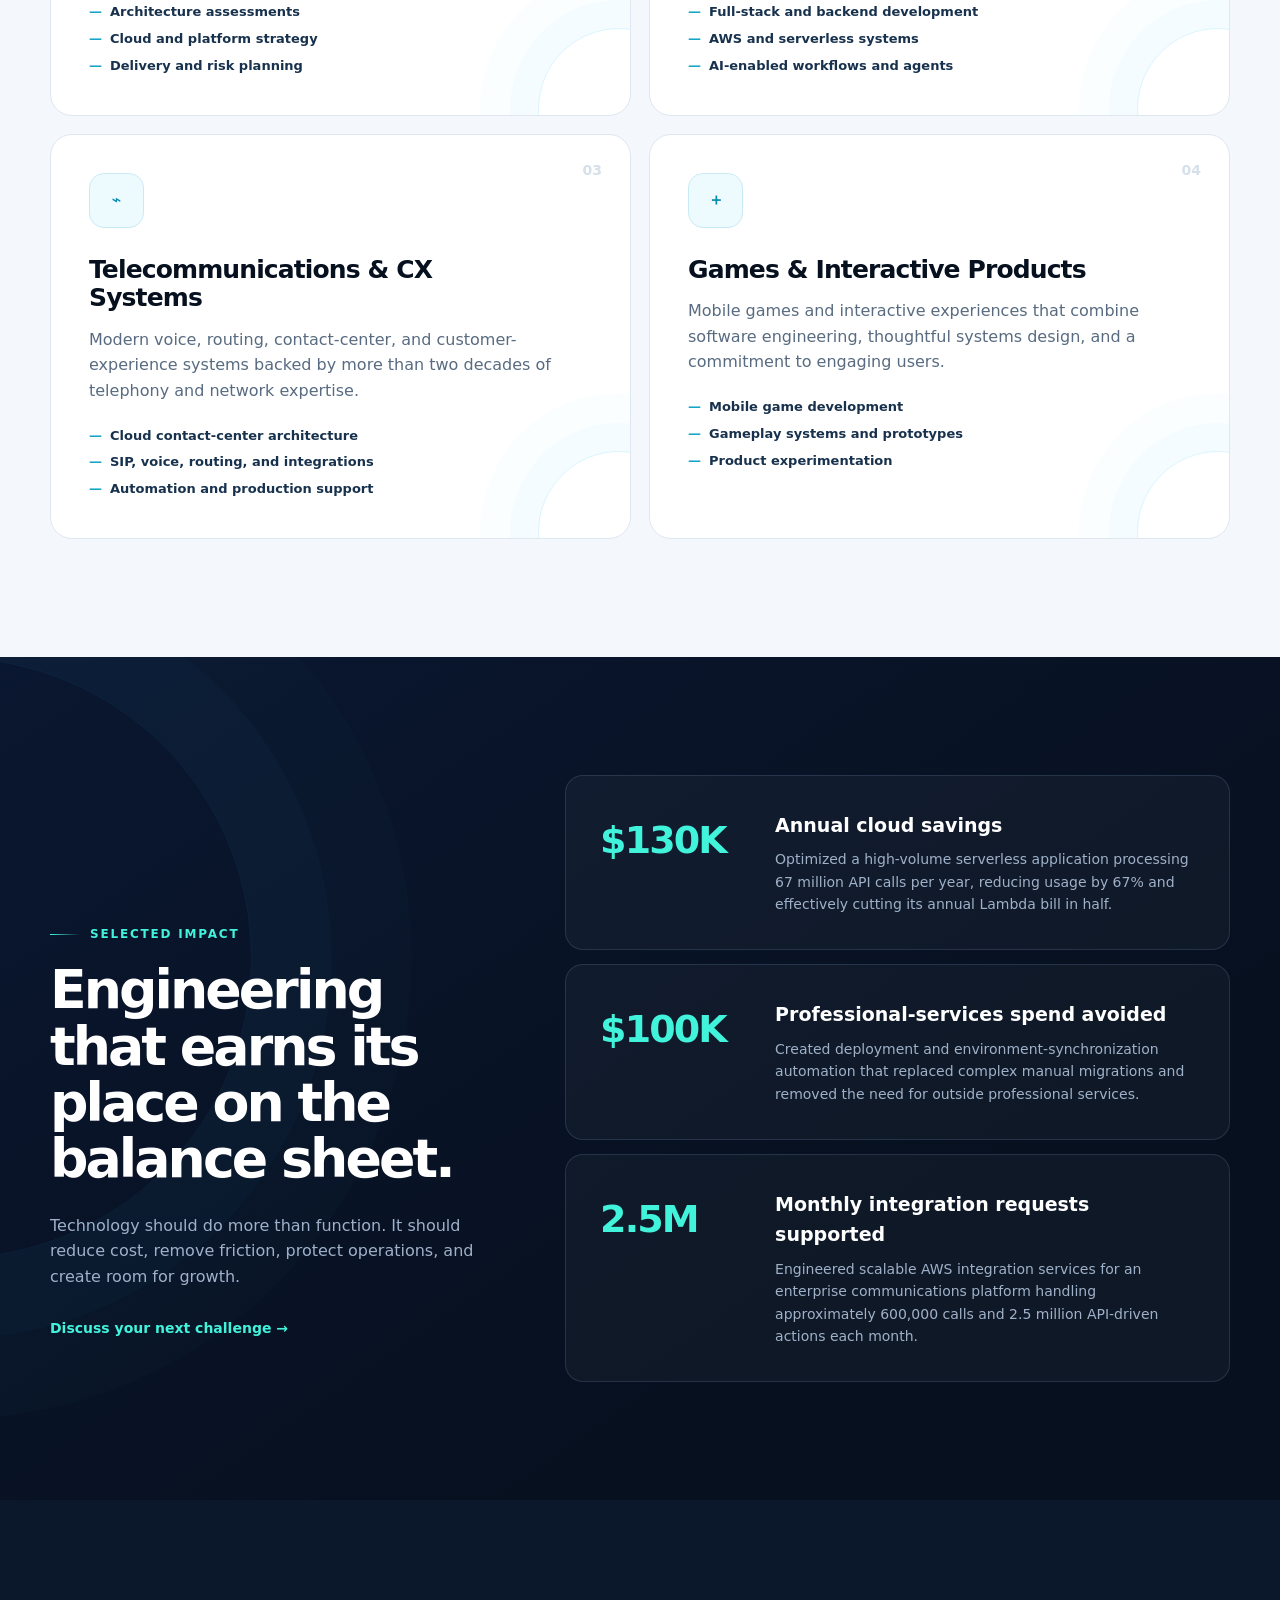
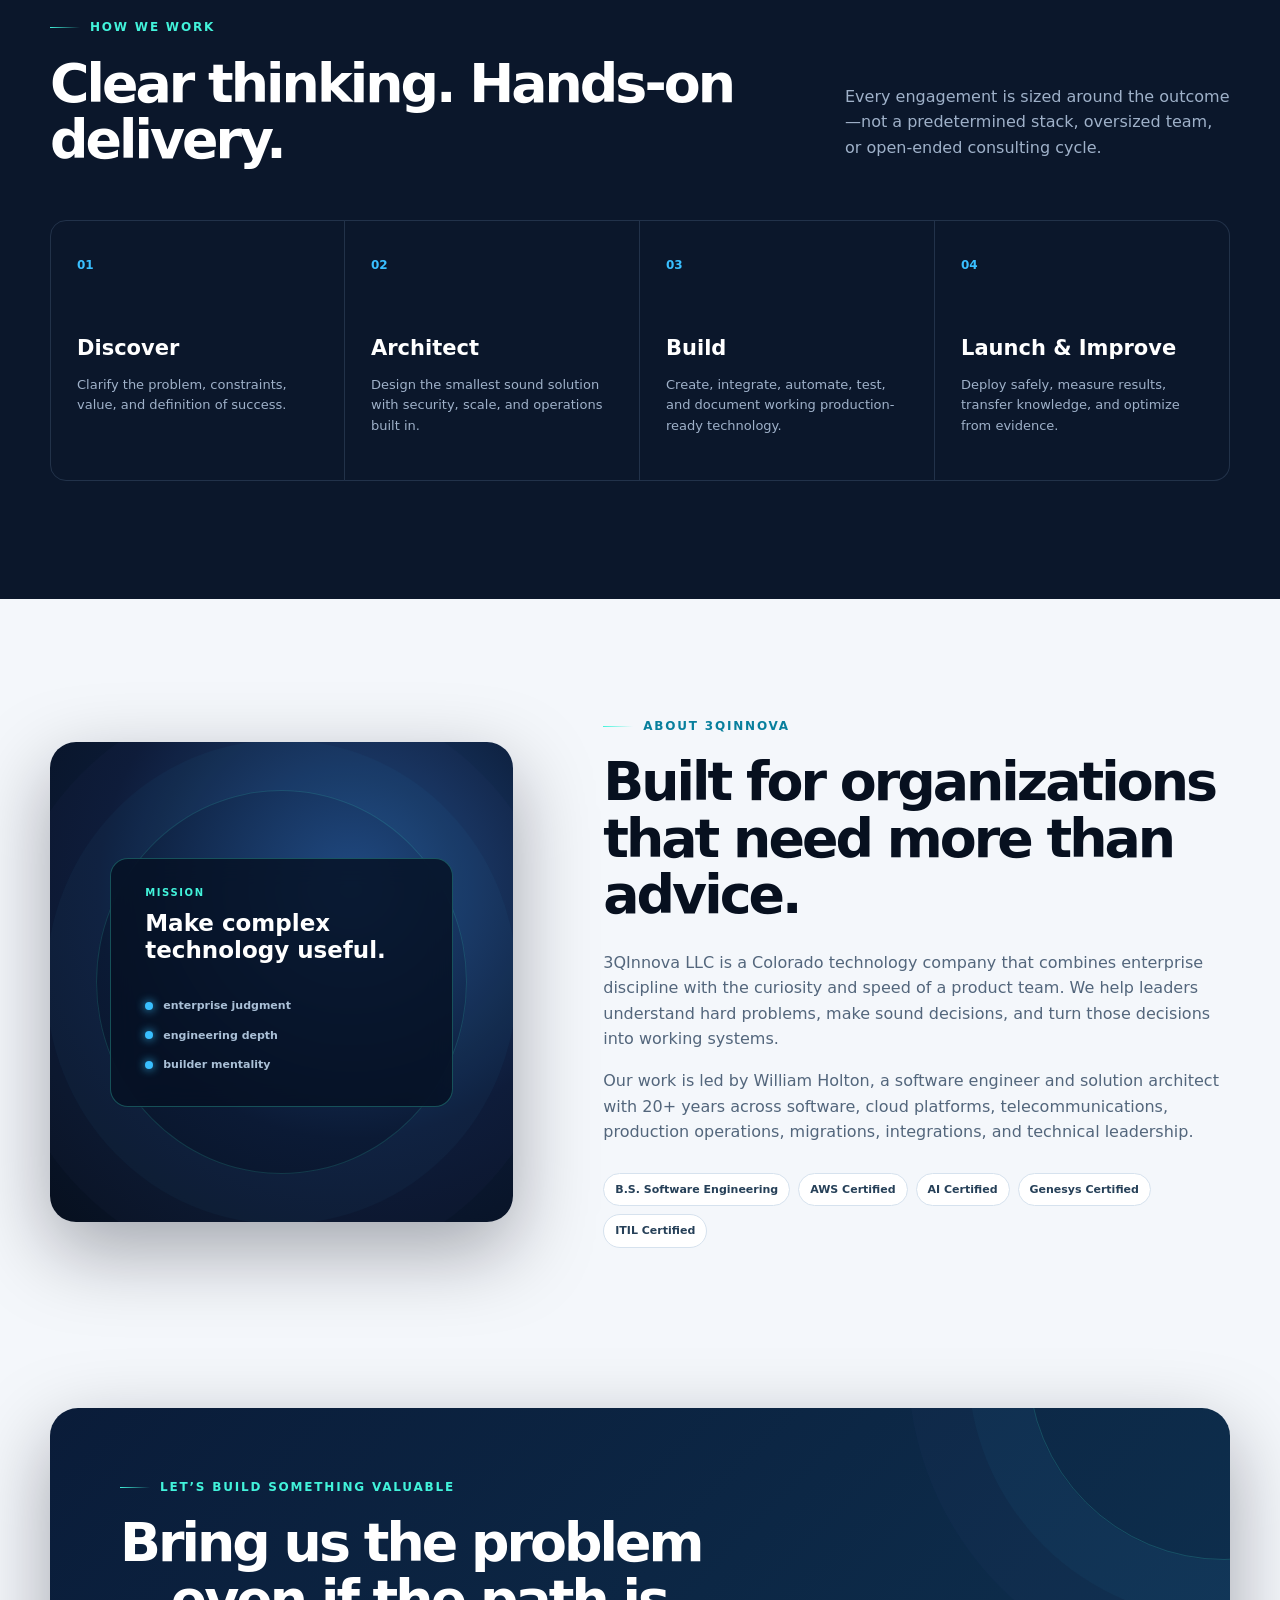
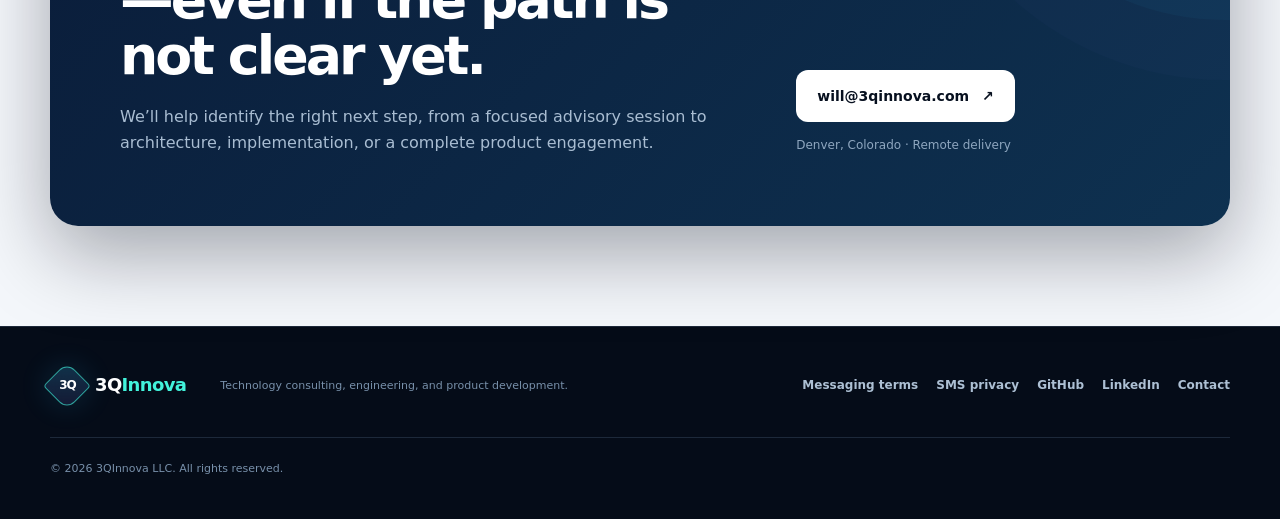
==== commit 17d75fd4: "Add draft 3QInnova SMS messaging terms and privacy disclosures" ====
--- a/index.html
+++ b/index.html
@@ -230,6 +230,8 @@
       </a>
       <p>Technology consulting, engineering, and product development.</p>
       <div class="footer-links">
+        <a href="/Terms_And_Conditions/">Messaging terms</a>
+        <a href="/Terms_And_Conditions/#privacy">SMS privacy</a>
         <a href="https://github.com/3QInnova" target="_blank" rel="noopener noreferrer">GitHub</a>
         <a href="https://www.linkedin.com/in/williamholton/" target="_blank" rel="noopener noreferrer">LinkedIn</a>
         <a href="mailto:will@3qinnova.com">Contact</a>
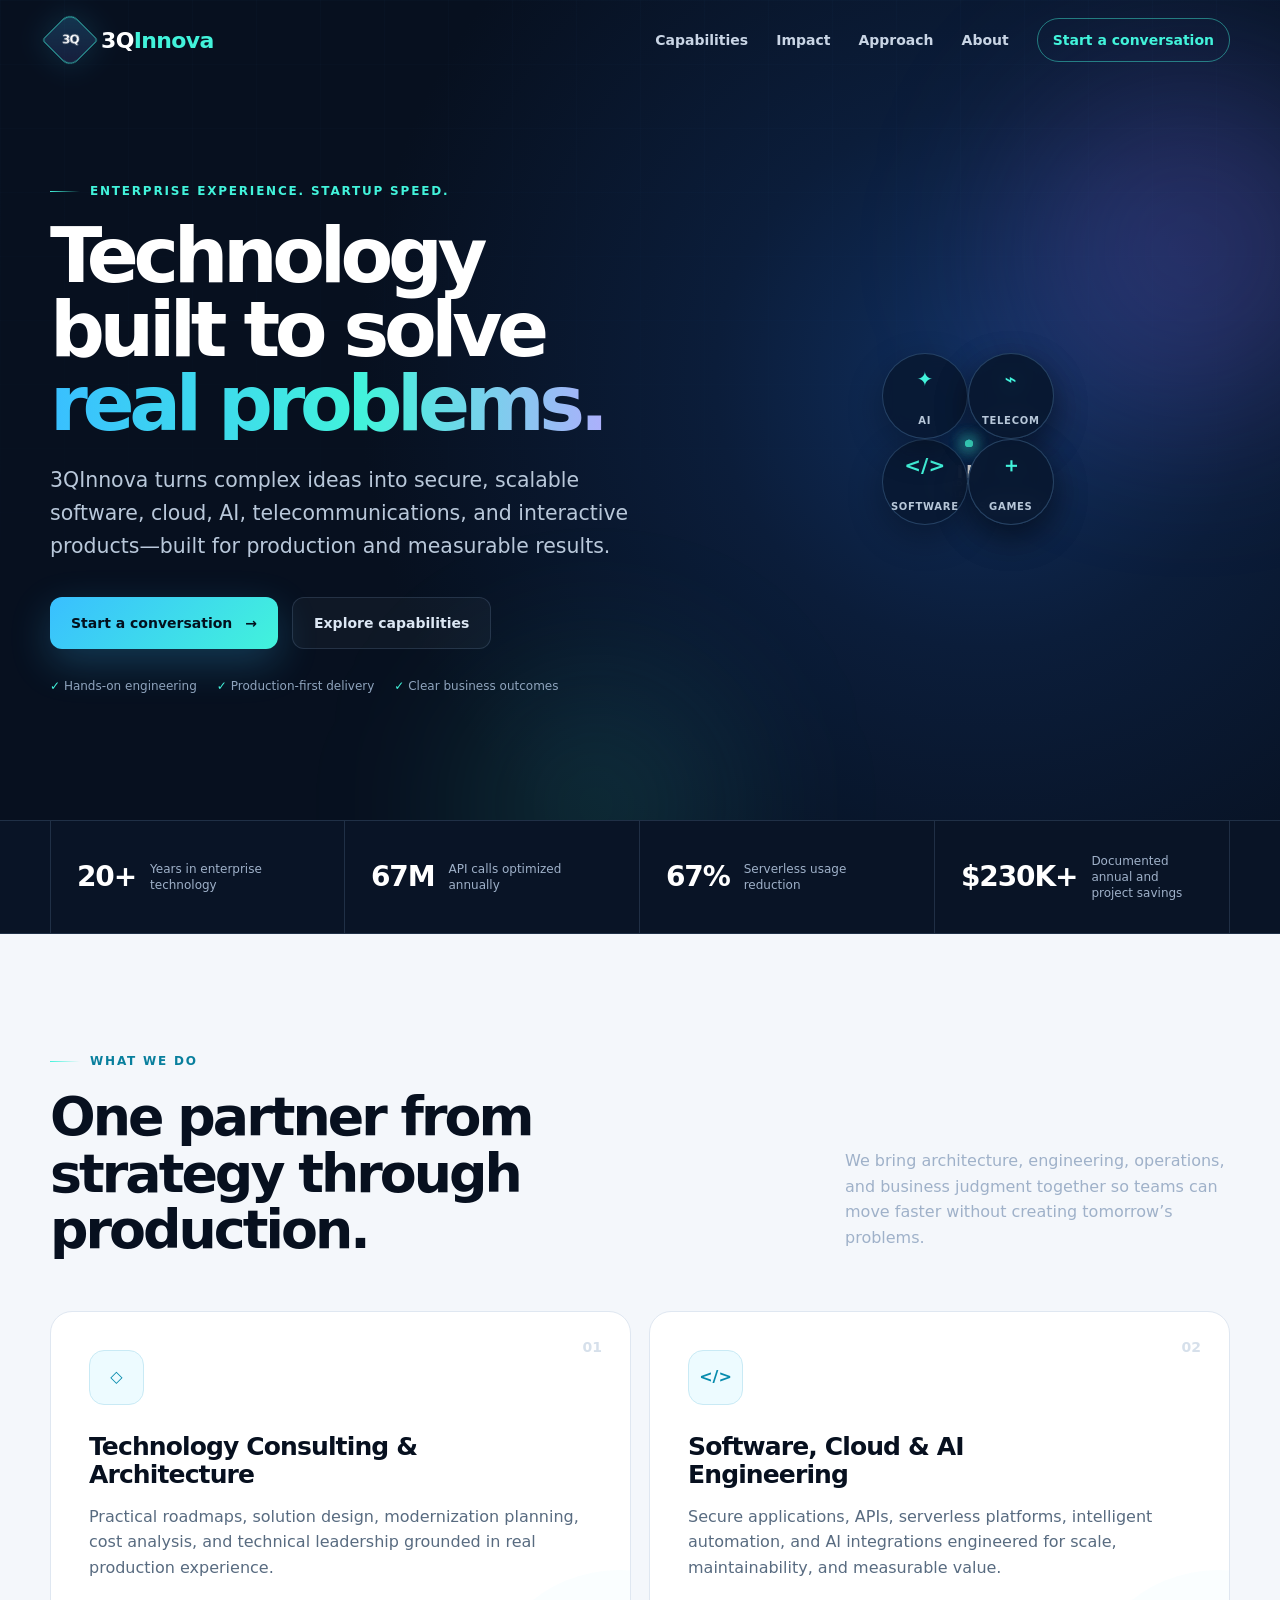
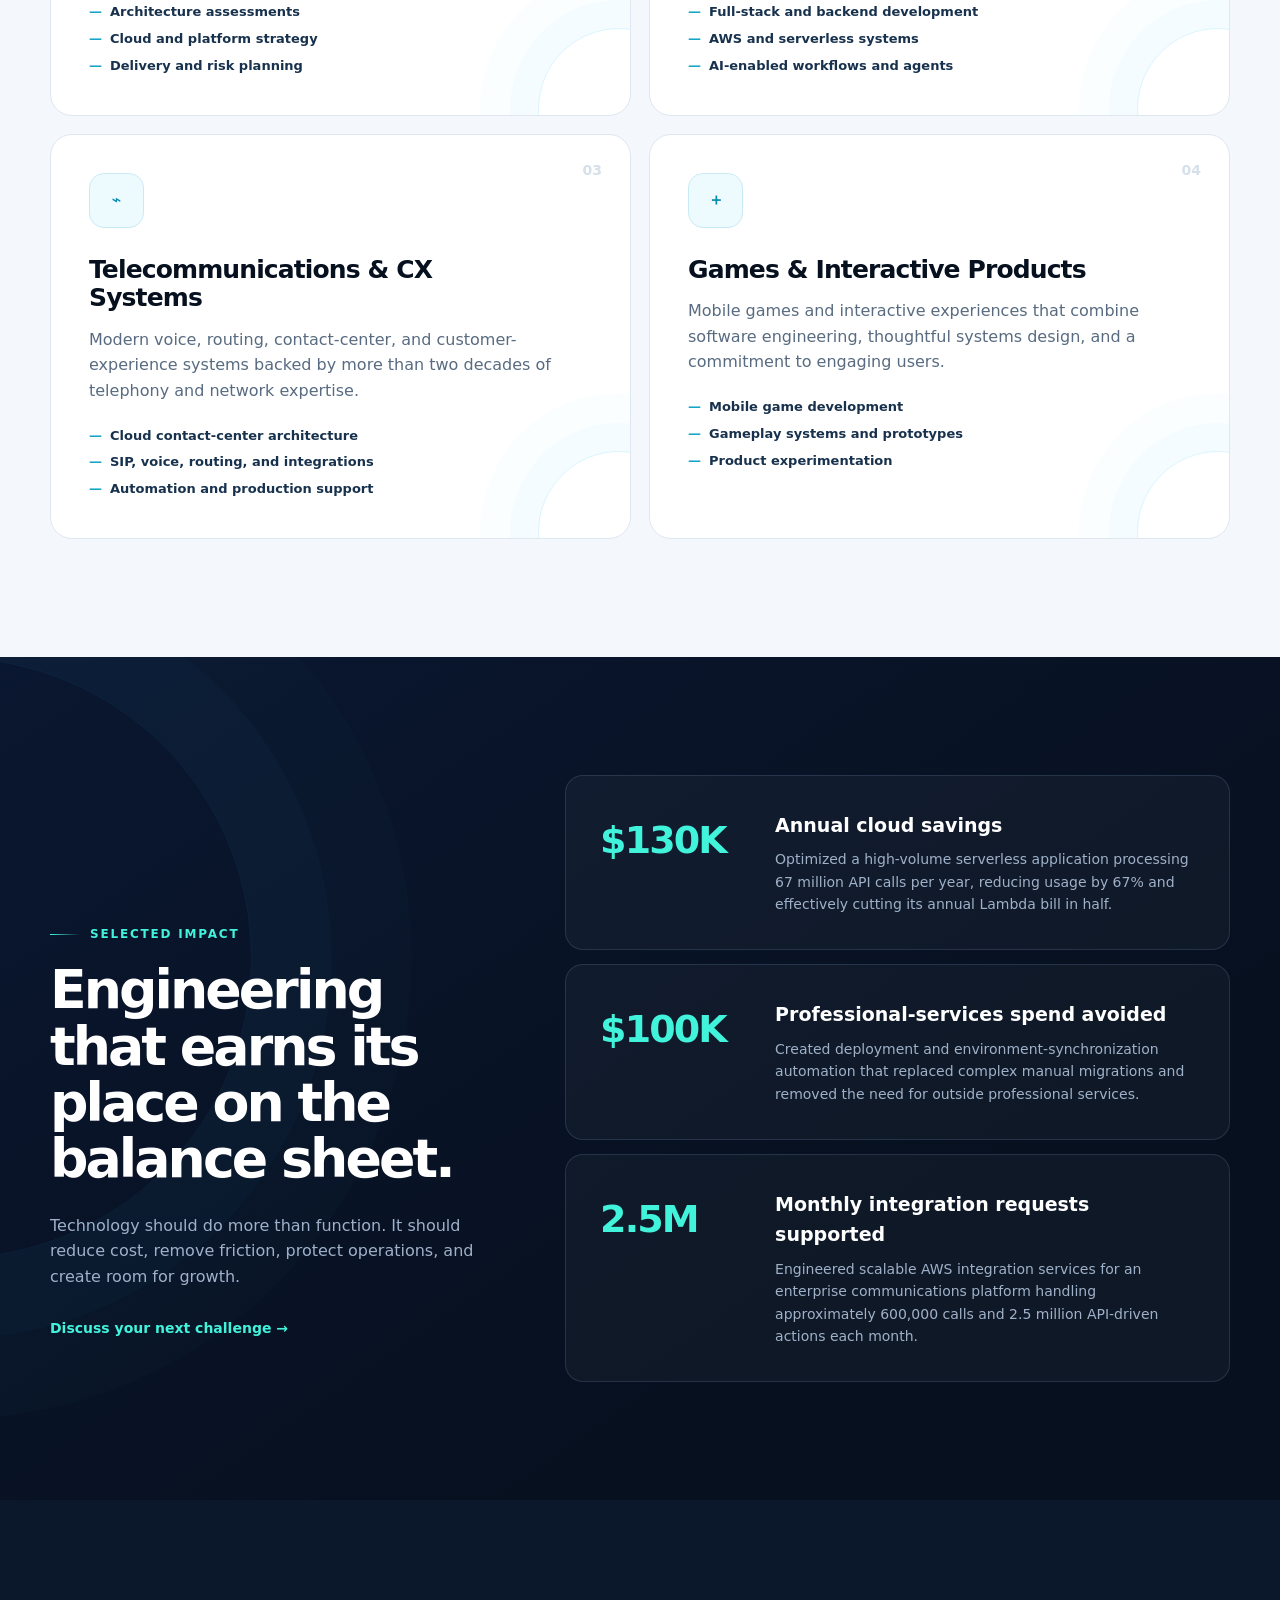
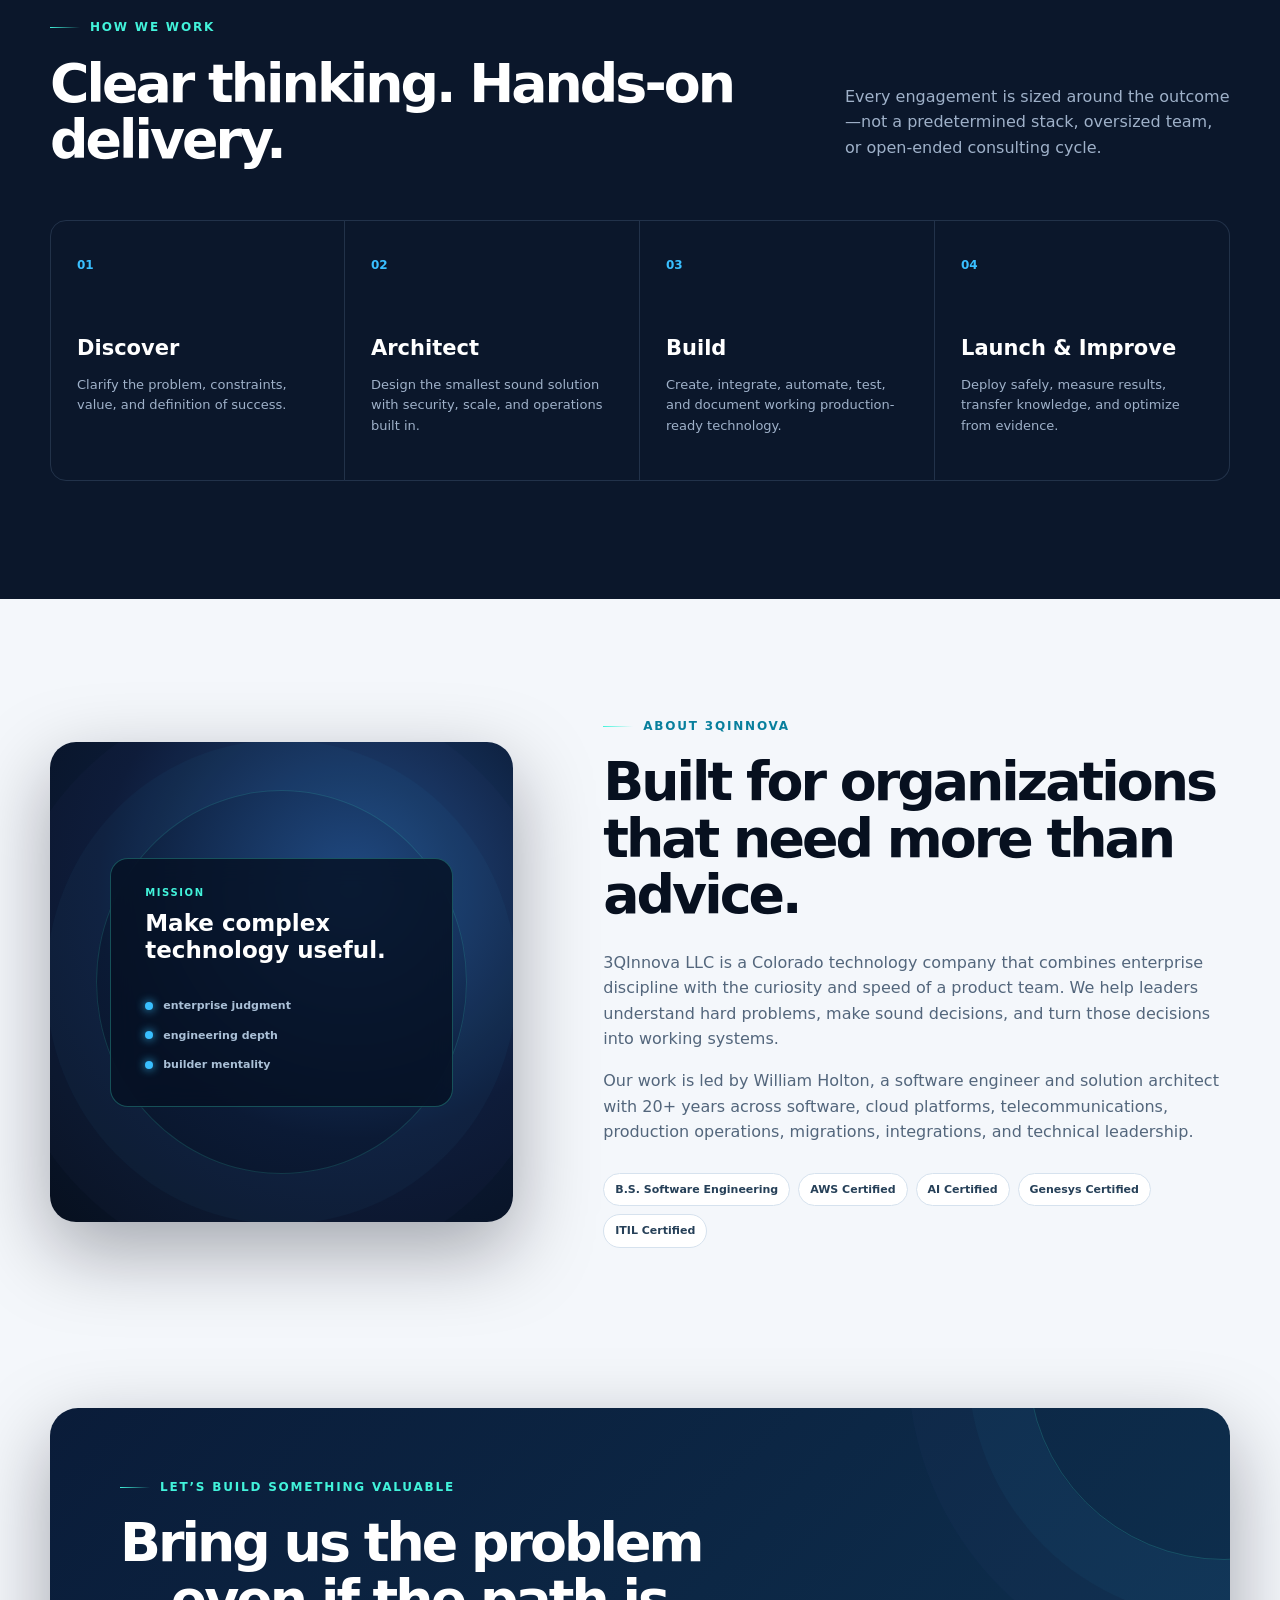
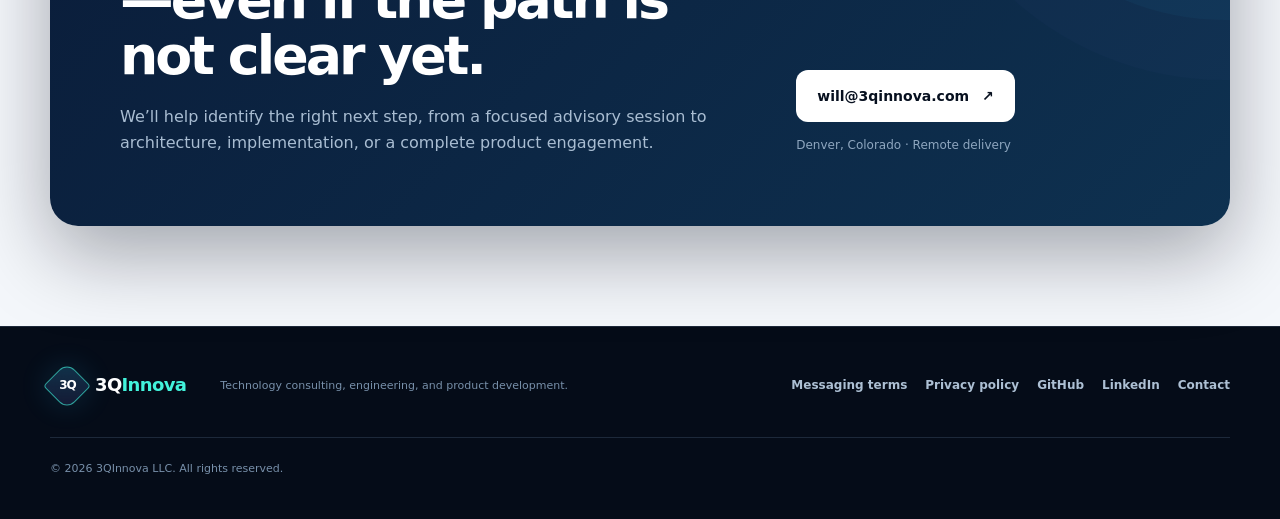
==== commit c23d376a: "Add draft privacy policy and link from messaging terms and home page" ====
--- a/index.html
+++ b/index.html
@@ -231,7 +231,7 @@
       <p>Technology consulting, engineering, and product development.</p>
       <div class="footer-links">
         <a href="/Terms_And_Conditions/">Messaging terms</a>
-        <a href="/Terms_And_Conditions/#privacy">SMS privacy</a>
+        <a href="/Privacy_Policy/">Privacy policy</a>
         <a href="https://github.com/3QInnova" target="_blank" rel="noopener noreferrer">GitHub</a>
         <a href="https://www.linkedin.com/in/williamholton/" target="_blank" rel="noopener noreferrer">LinkedIn</a>
         <a href="mailto:will@3qinnova.com">Contact</a>
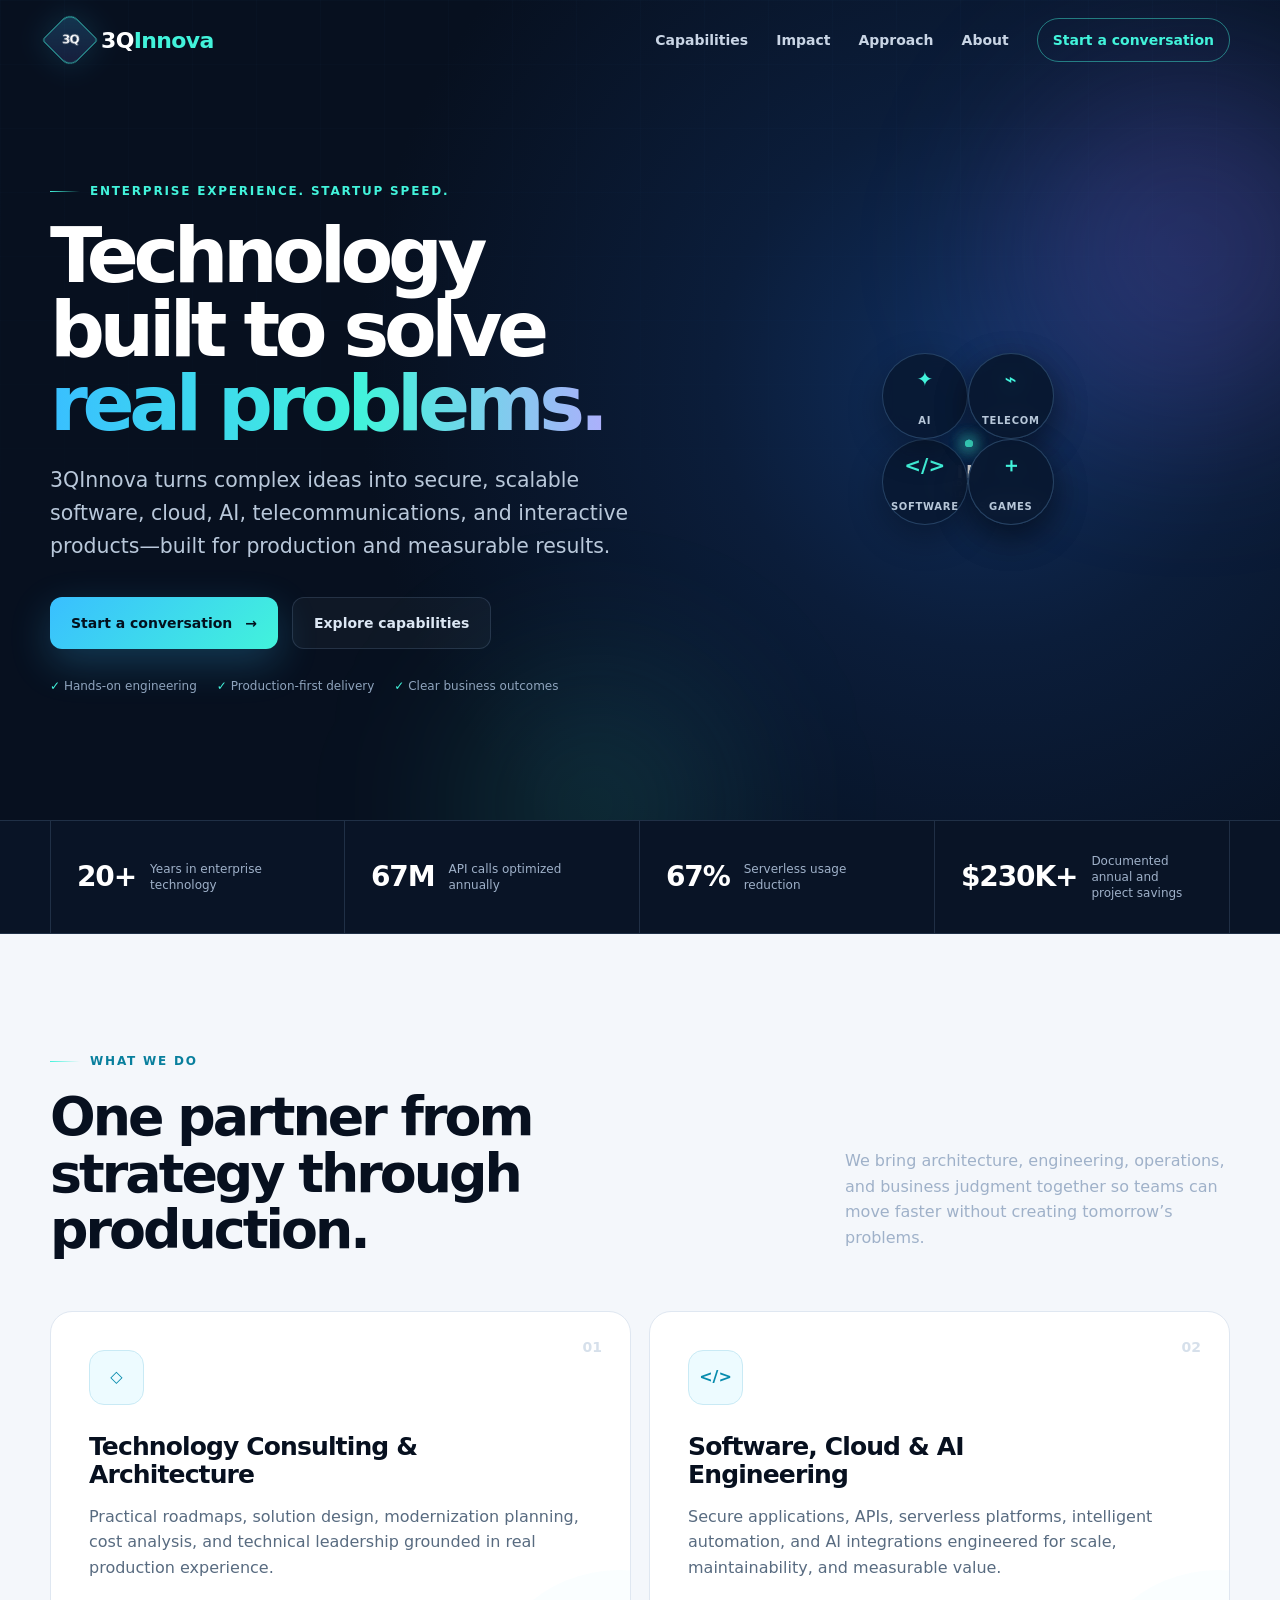
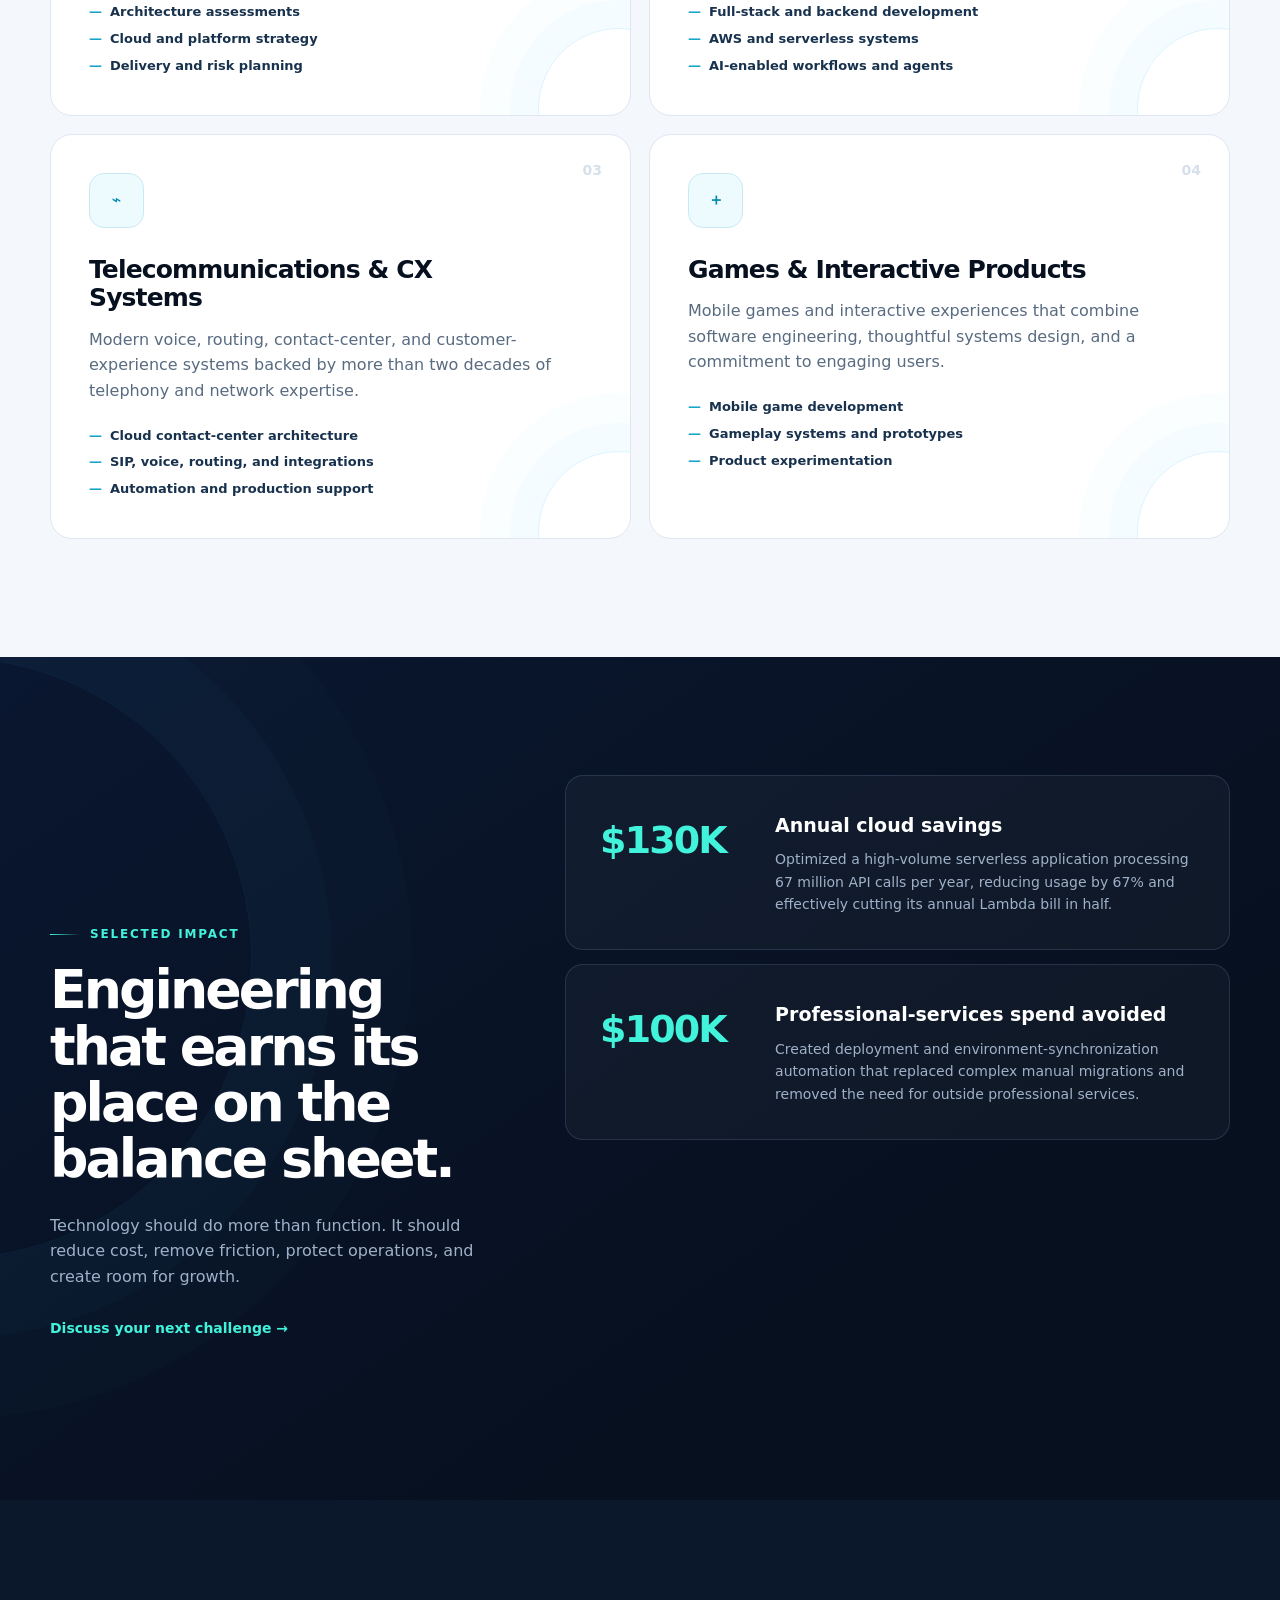
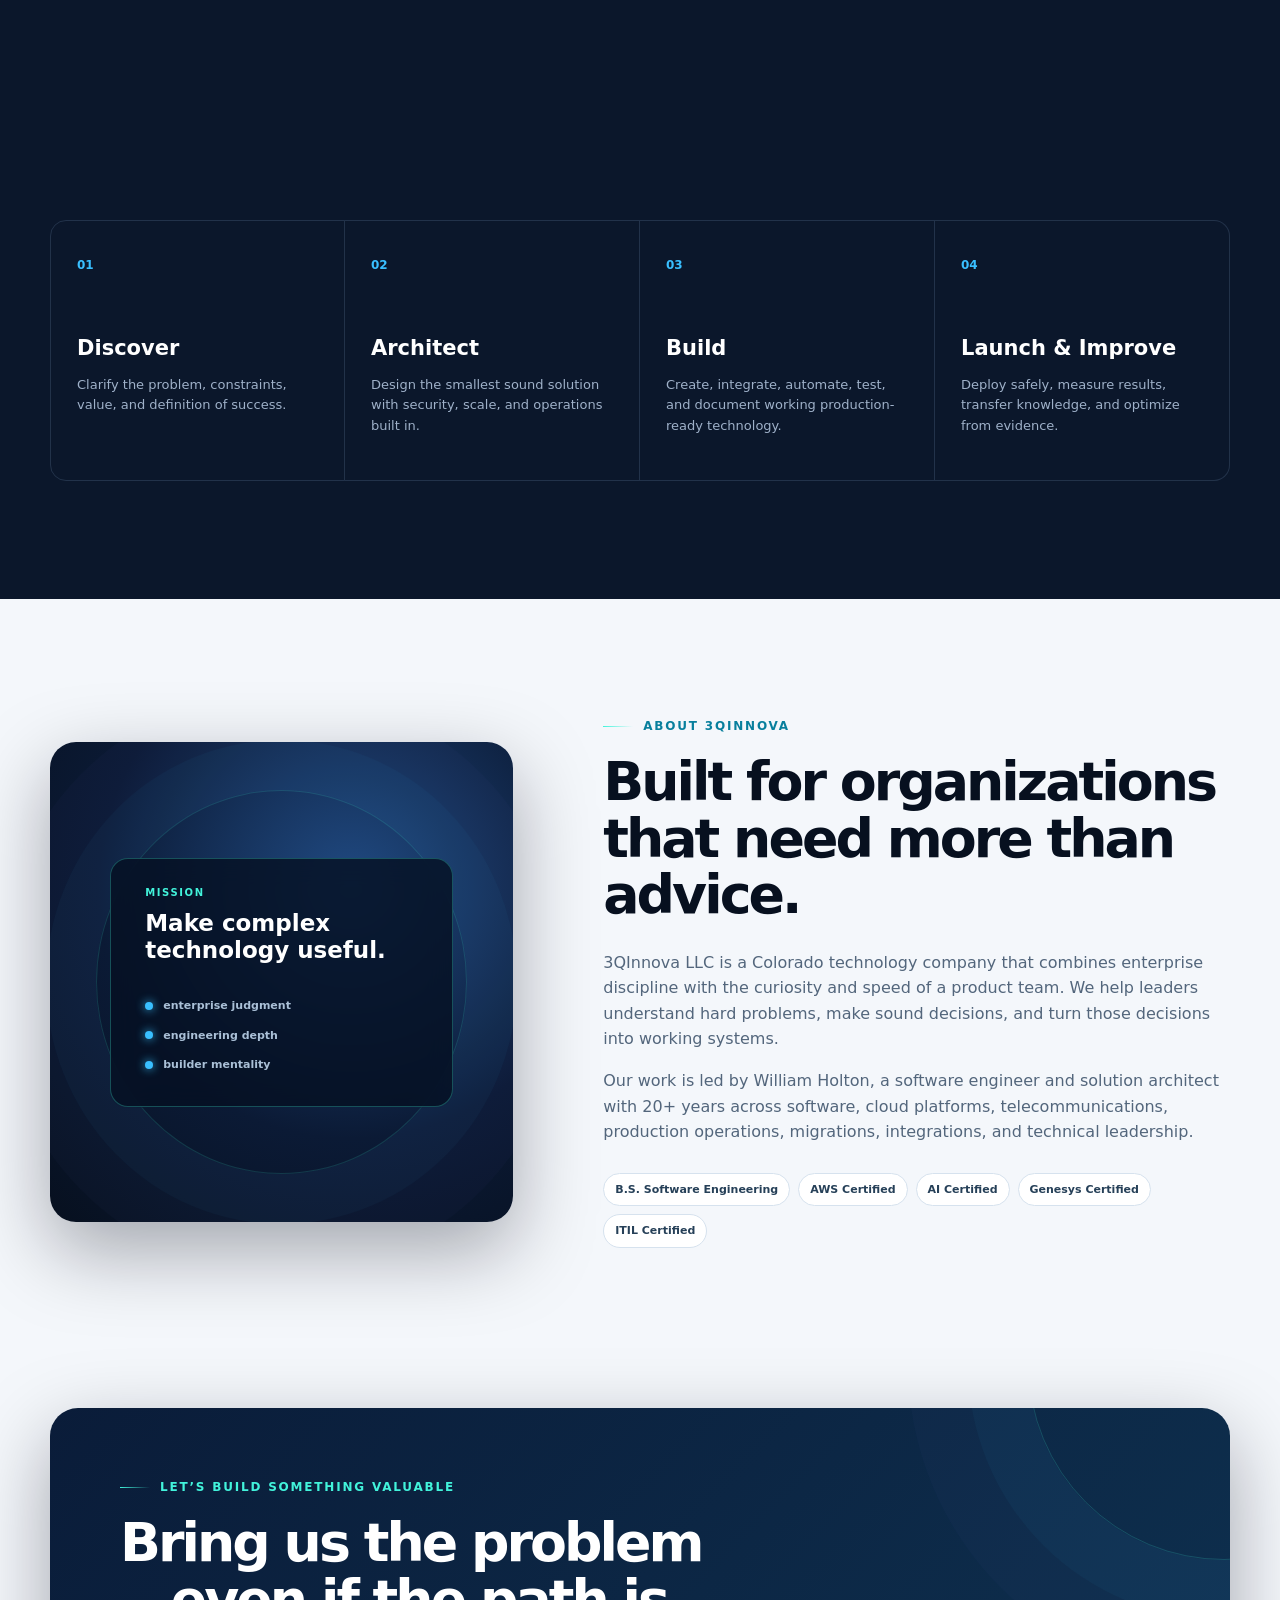
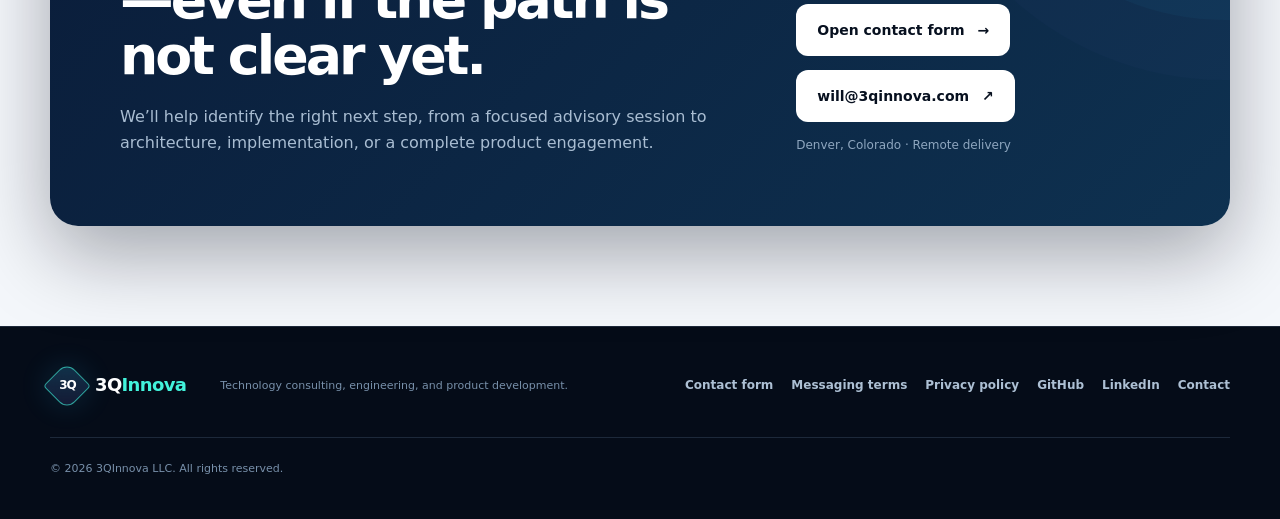
==== commit ecb8a3a2: "Add contact form with optional SMS consent and separate policy acceptance" ====
--- a/index.html
+++ b/index.html
@@ -35,7 +35,7 @@
         <a href="#impact">Impact</a>
         <a href="#approach">Approach</a>
         <a href="#about">About</a>
-        <a class="nav-cta" href="#contact">Start a conversation</a>
+        <a class="nav-cta" href="/Contact/">Start a conversation</a>
       </nav>
     </div>
   </header>
@@ -52,7 +52,7 @@
           <h1>Technology built to solve <em>real problems.</em></h1>
           <p class="hero-lede">3QInnova turns complex ideas into secure, scalable software, cloud, AI, telecommunications, and interactive products—built for production and measurable results.</p>
           <div class="hero-actions">
-            <a class="button button-primary" href="#contact">Start a conversation <span aria-hidden="true">→</span></a>
+            <a class="button button-primary" href="/Contact/">Start a conversation <span aria-hidden="true">→</span></a>
             <a class="button button-secondary" href="#capabilities">Explore capabilities</a>
           </div>
           <ul class="trust-list" aria-label="Delivery strengths">
@@ -141,7 +141,7 @@
           <p class="eyebrow"><span></span> Selected impact</p>
           <h2>Engineering that earns its place on the balance sheet.</h2>
           <p>Technology should do more than function. It should reduce cost, remove friction, protect operations, and create room for growth.</p>
-          <a class="text-link" href="#contact">Discuss your next challenge <span aria-hidden="true">→</span></a>
+          <a class="text-link" href="/Contact/">Discuss your next challenge <span aria-hidden="true">→</span></a>
         </div>
 
         <div class="impact-cases">
@@ -215,6 +215,7 @@
           <p>We’ll help identify the right next step, from a focused advisory session to architecture, implementation, or a complete product engagement.</p>
         </div>
         <div class="contact-actions">
+          <a class="button button-light" href="/Contact/">Open contact form <span aria-hidden="true">→</span></a>
           <a class="button button-light" href="mailto:will@3qinnova.com?subject=3QInnova%20Project%20Inquiry">will@3qinnova.com <span aria-hidden="true">↗</span></a>
           <span>Denver, Colorado · Remote delivery</span>
         </div>
@@ -230,6 +231,7 @@
       </a>
       <p>Technology consulting, engineering, and product development.</p>
       <div class="footer-links">
+        <a href="/Contact/">Contact form</a>
         <a href="/Terms_And_Conditions/">Messaging terms</a>
         <a href="/Privacy_Policy/">Privacy policy</a>
         <a href="https://github.com/3QInnova" target="_blank" rel="noopener noreferrer">GitHub</a>
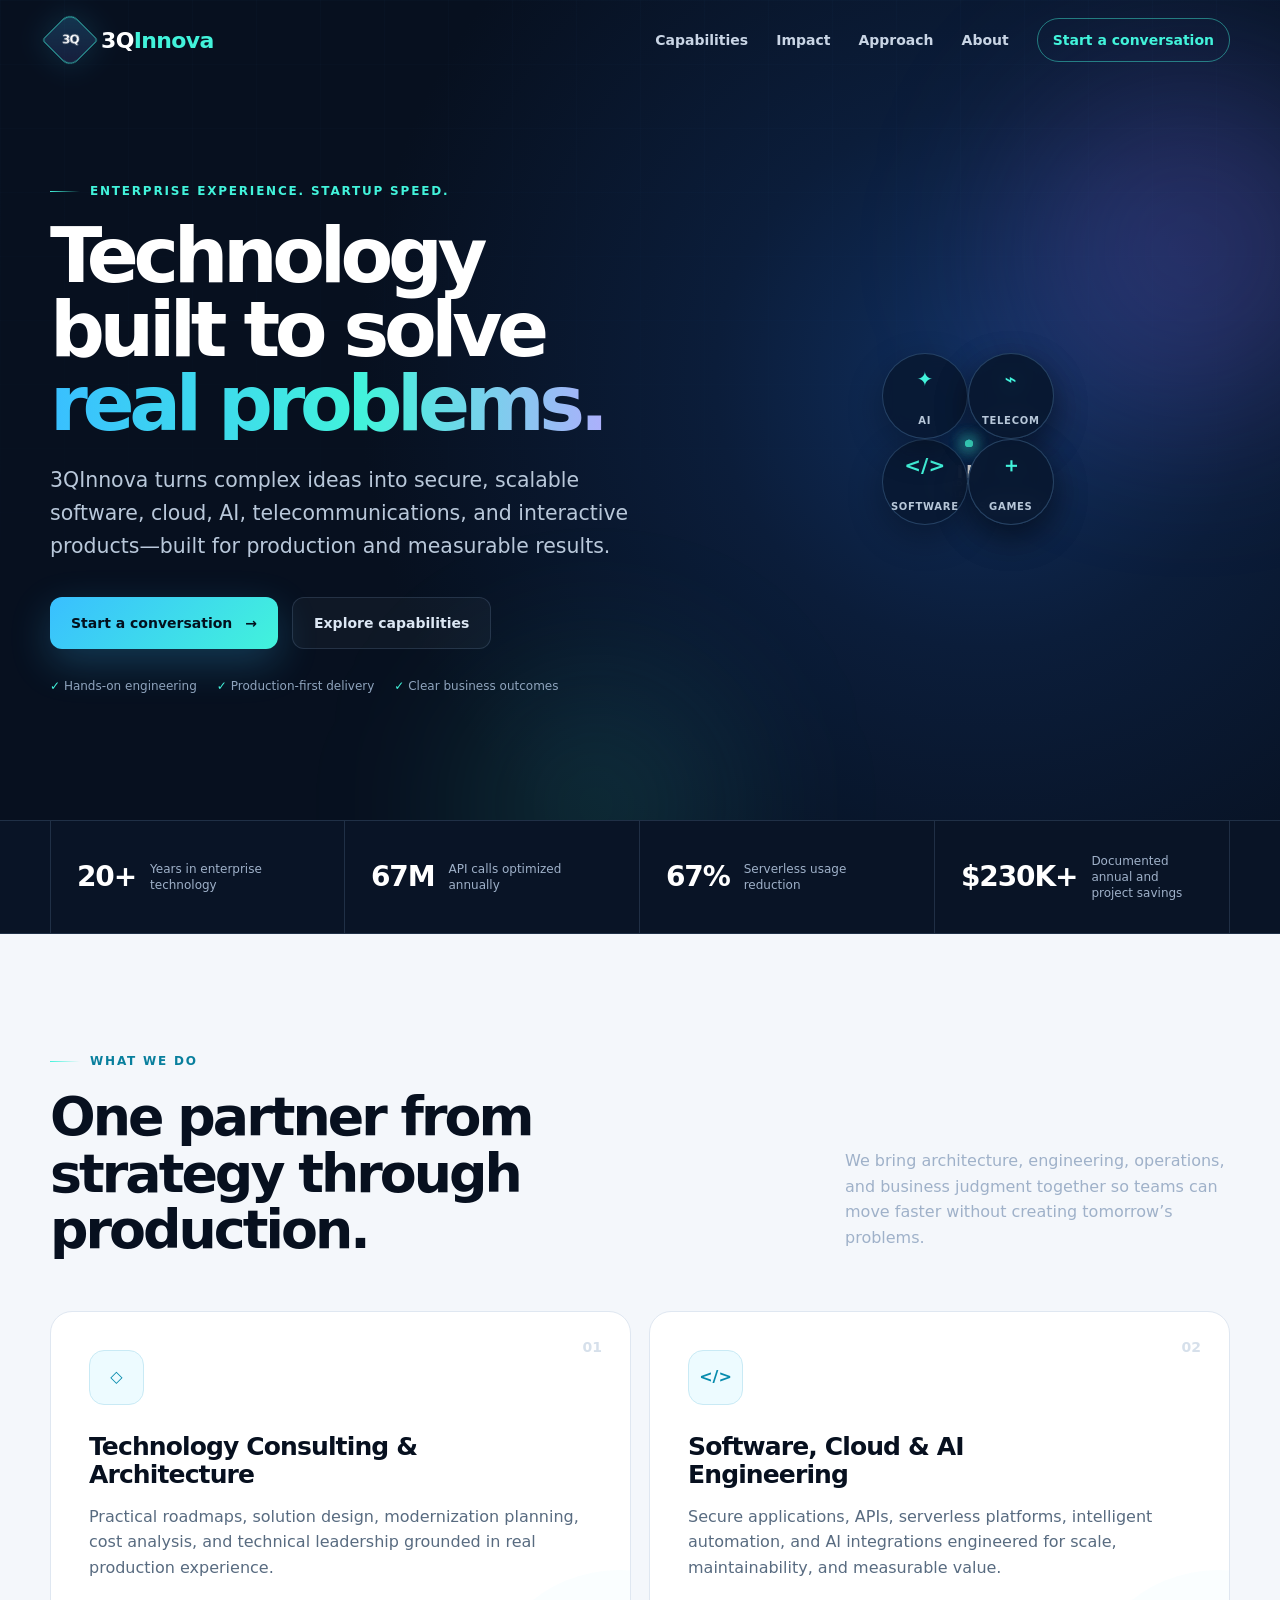
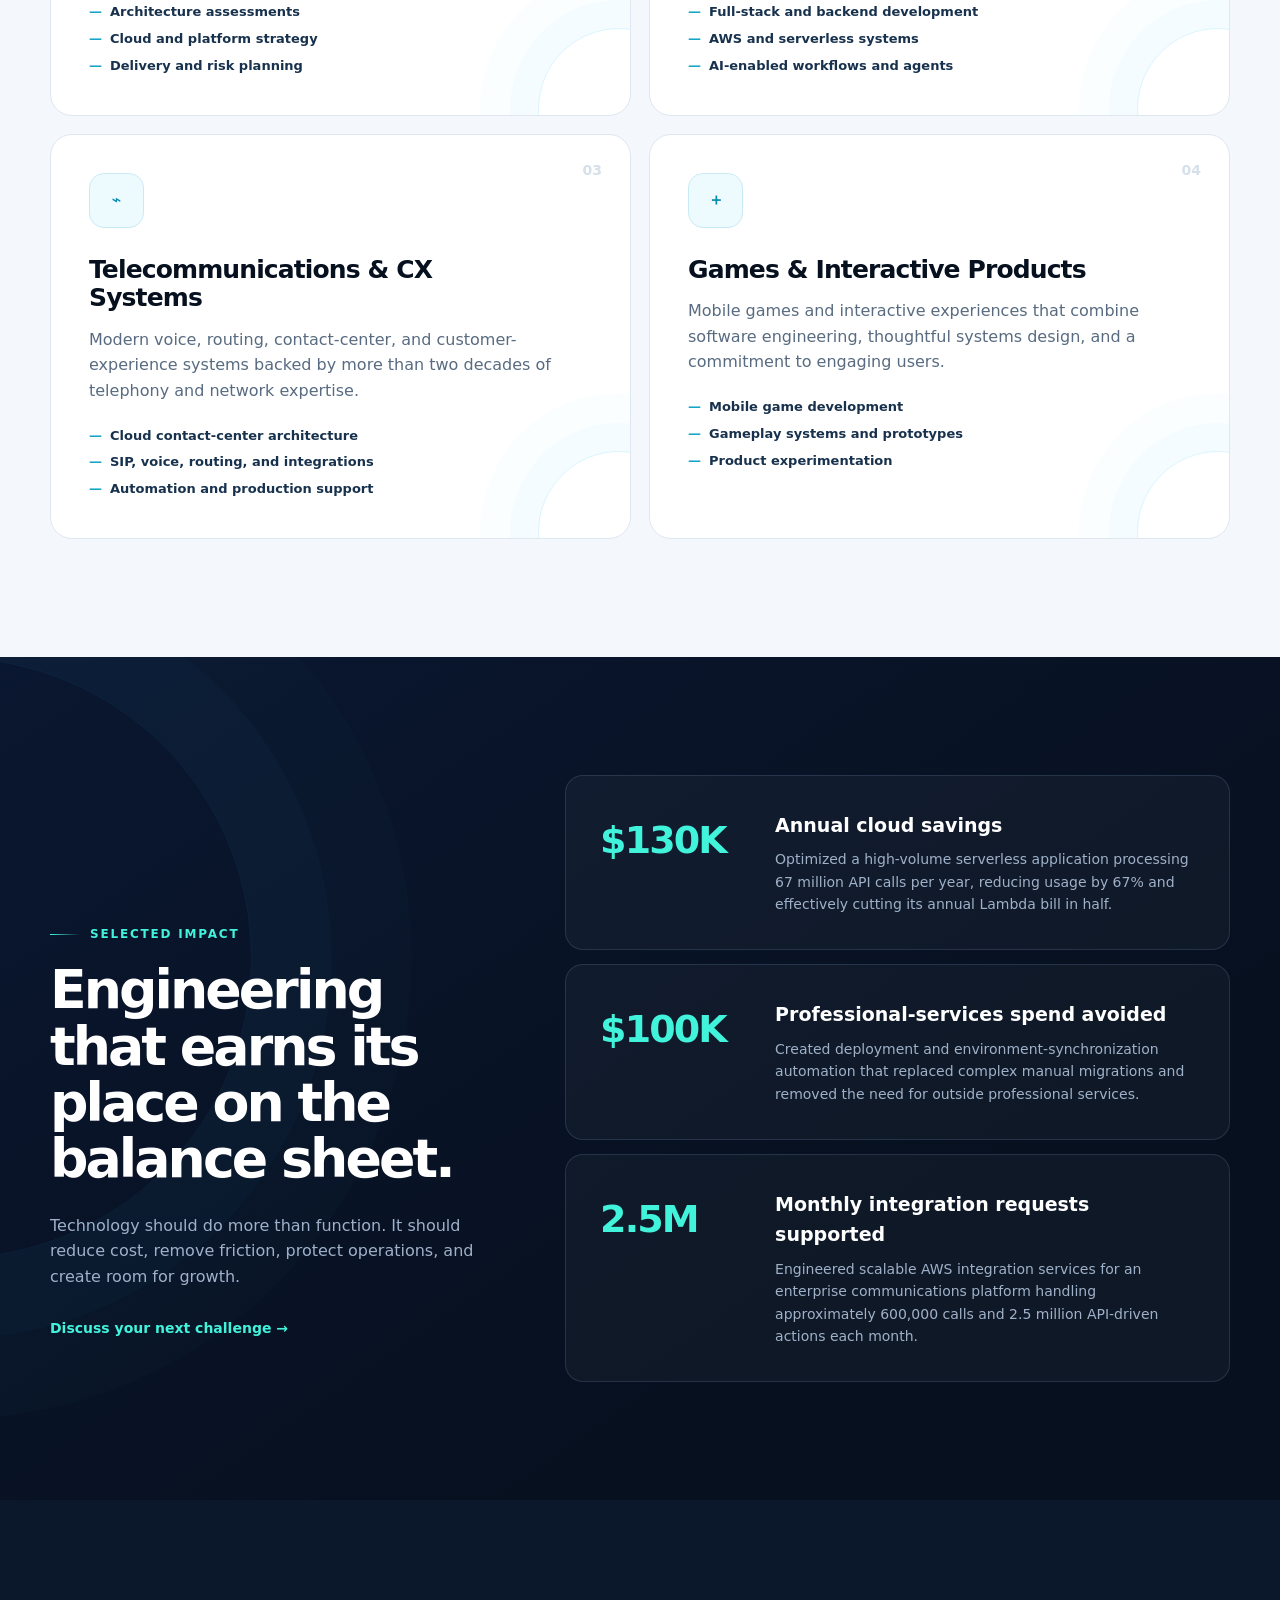
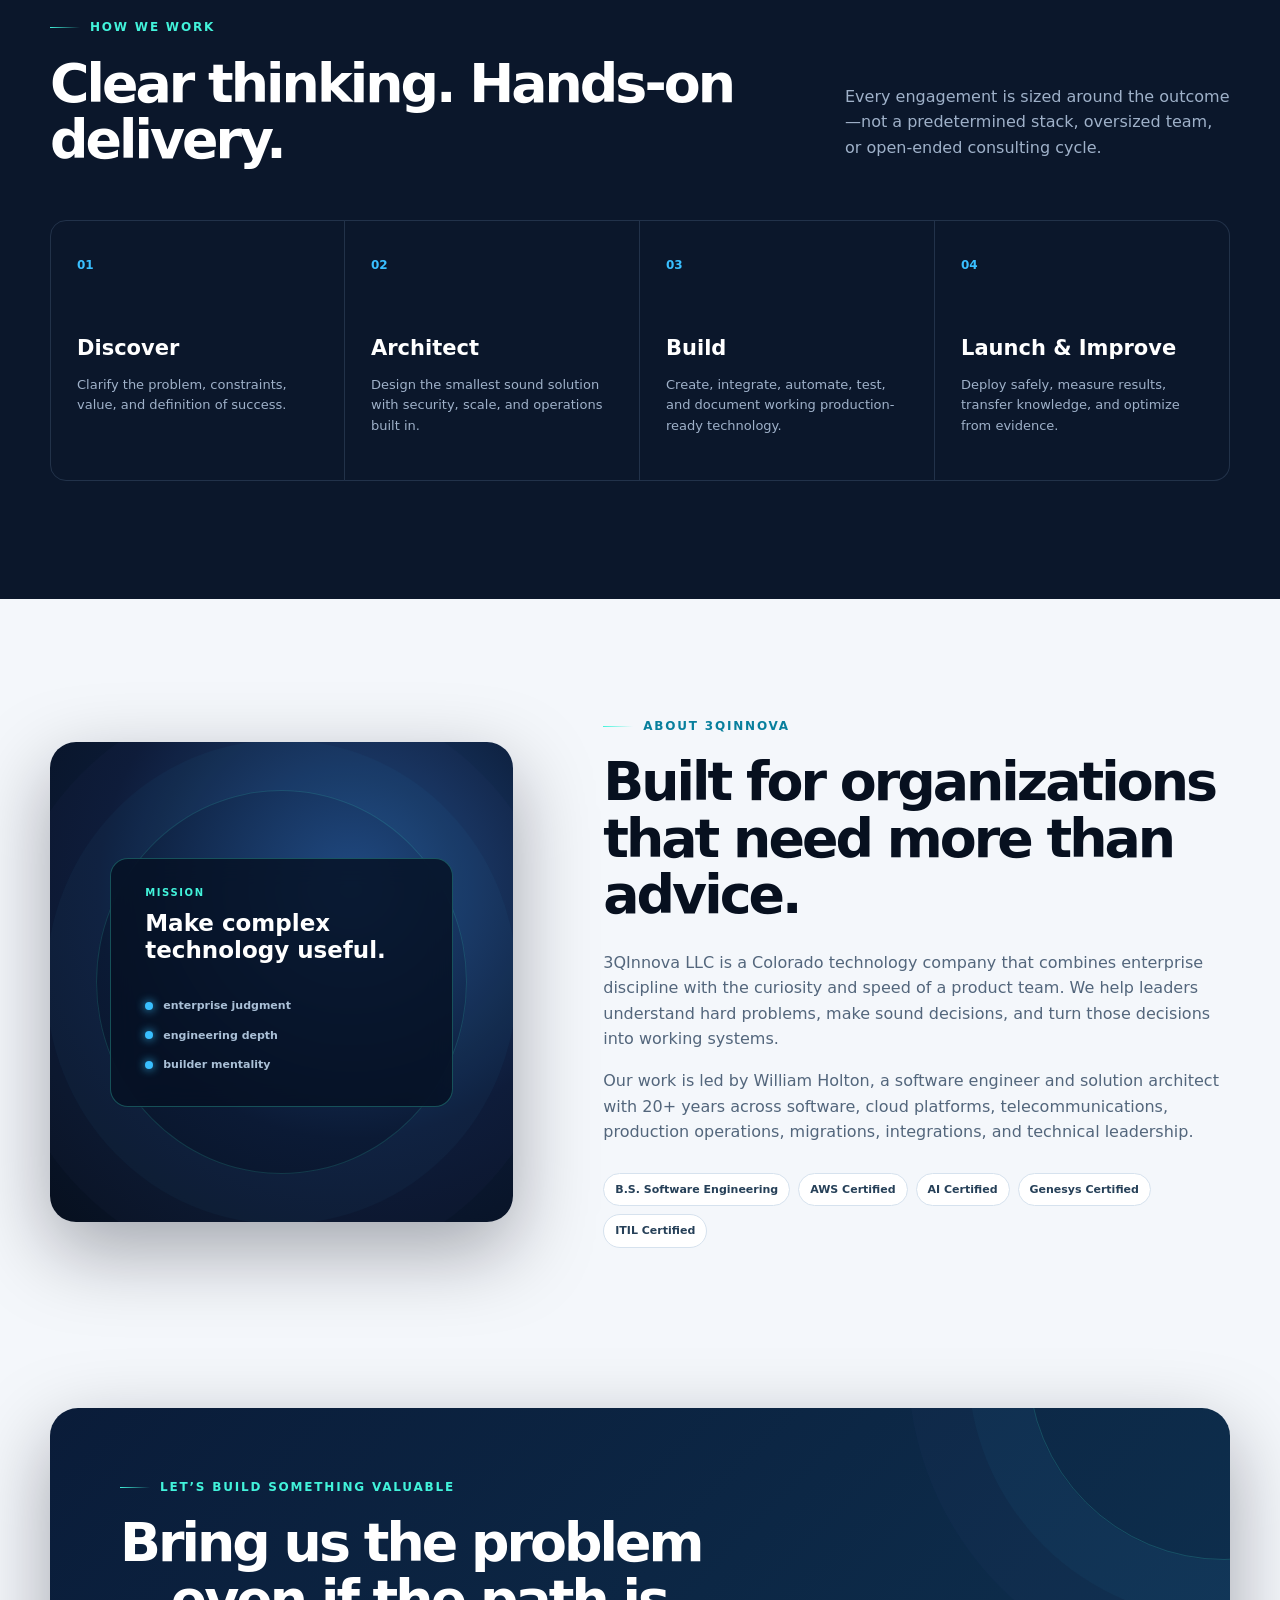
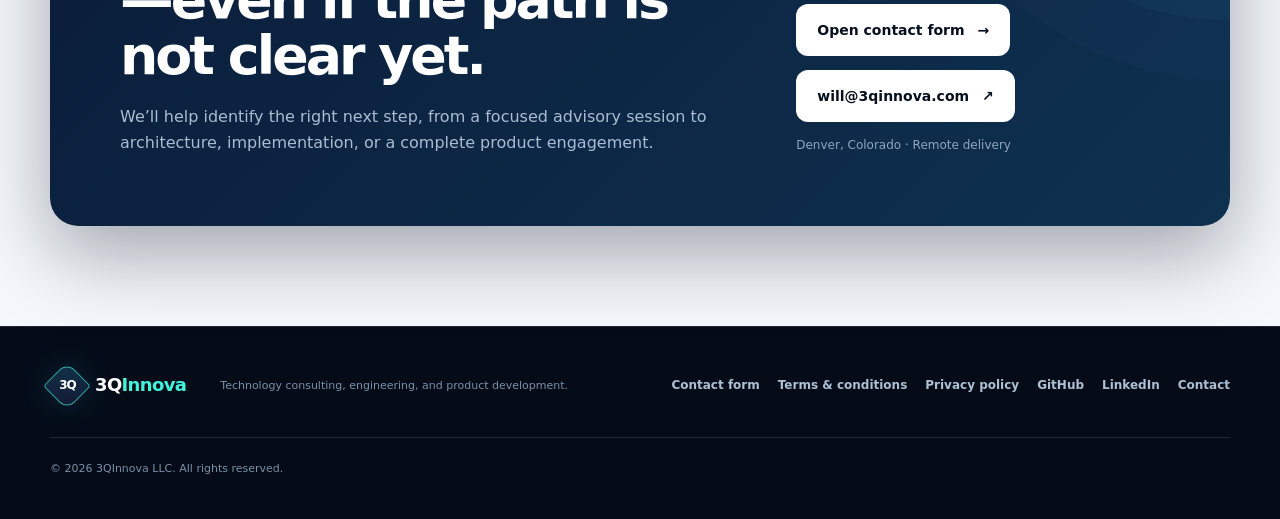
==== commit 2d51da44: "Separate SMS MMS, website, and consulting terms with messaging first" ====
--- a/index.html
+++ b/index.html
@@ -232,7 +232,7 @@
       <p>Technology consulting, engineering, and product development.</p>
       <div class="footer-links">
         <a href="/Contact/">Contact form</a>
-        <a href="/Terms_And_Conditions/">Messaging terms</a>
+        <a href="/Terms_And_Conditions/">Terms &amp; conditions</a>
         <a href="/Privacy_Policy/">Privacy policy</a>
         <a href="https://github.com/3QInnova" target="_blank" rel="noopener noreferrer">GitHub</a>
         <a href="https://www.linkedin.com/in/williamholton/" target="_blank" rel="noopener noreferrer">LinkedIn</a>
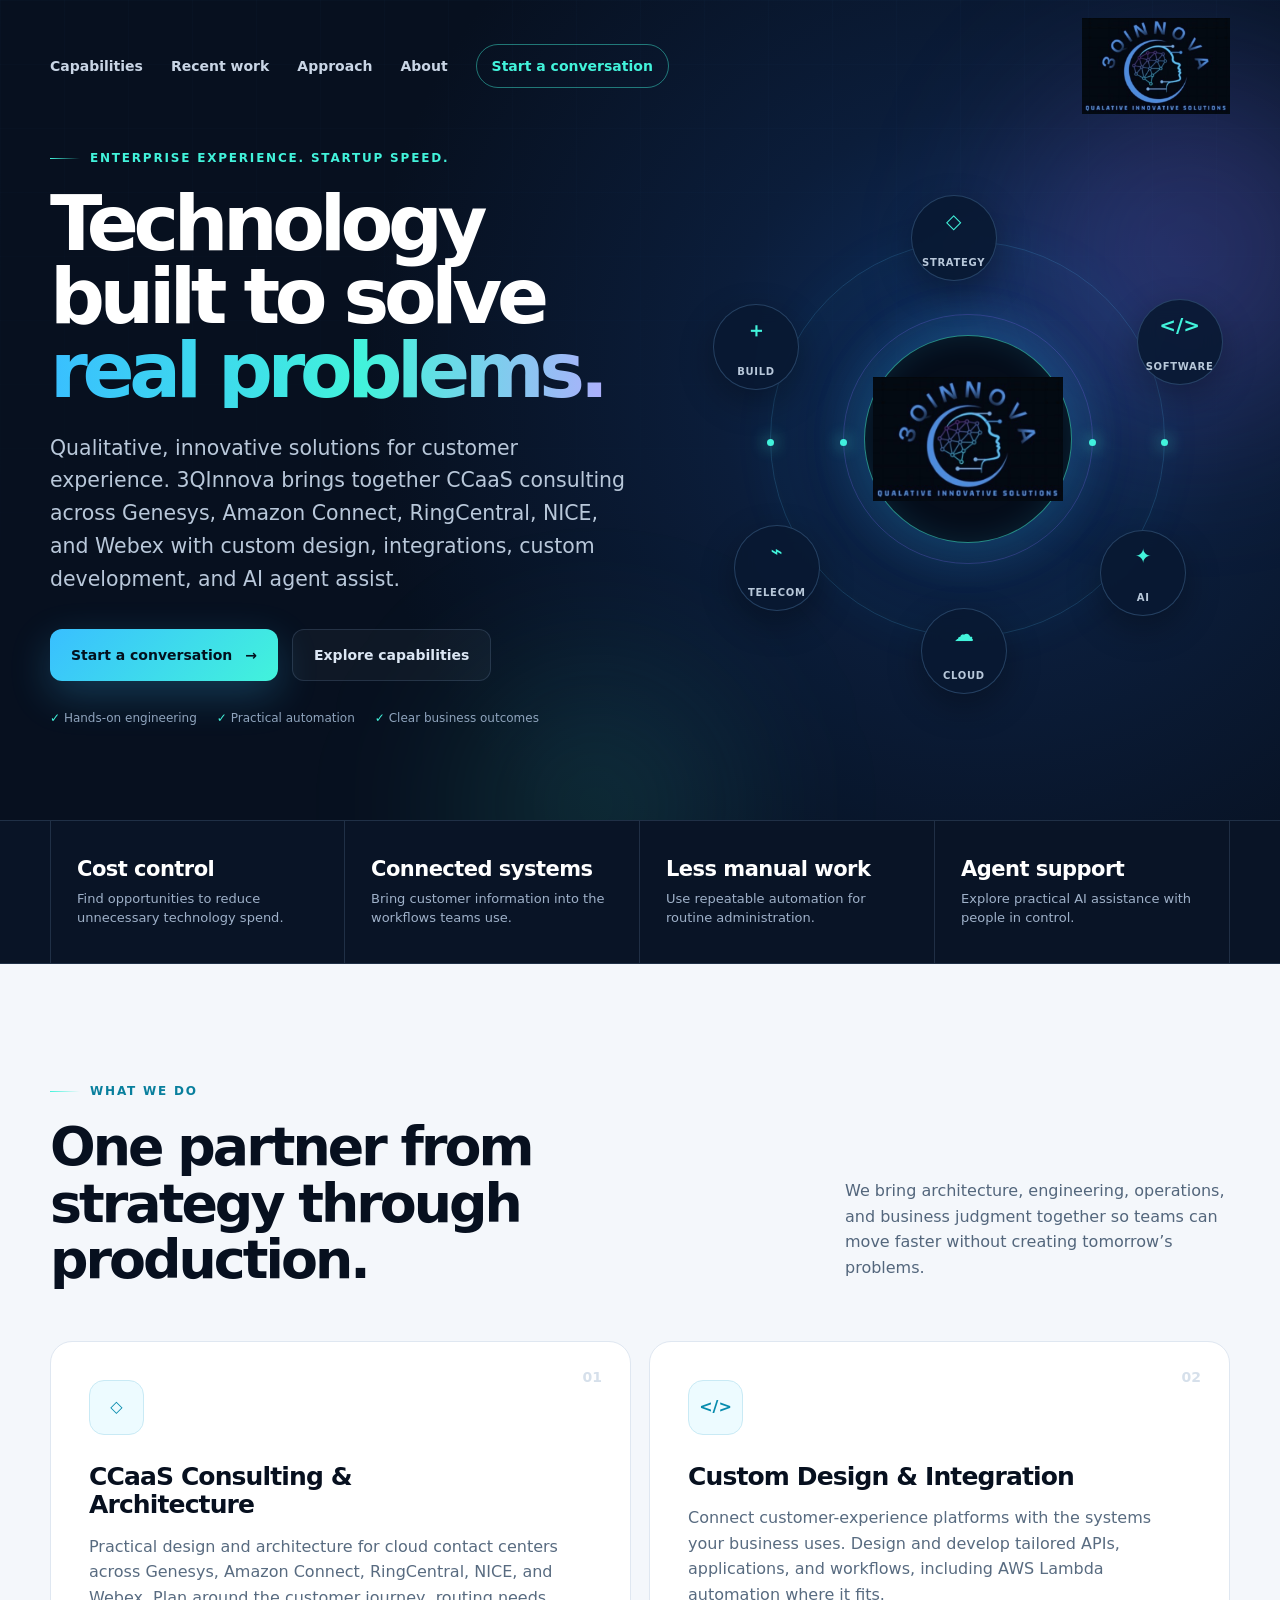
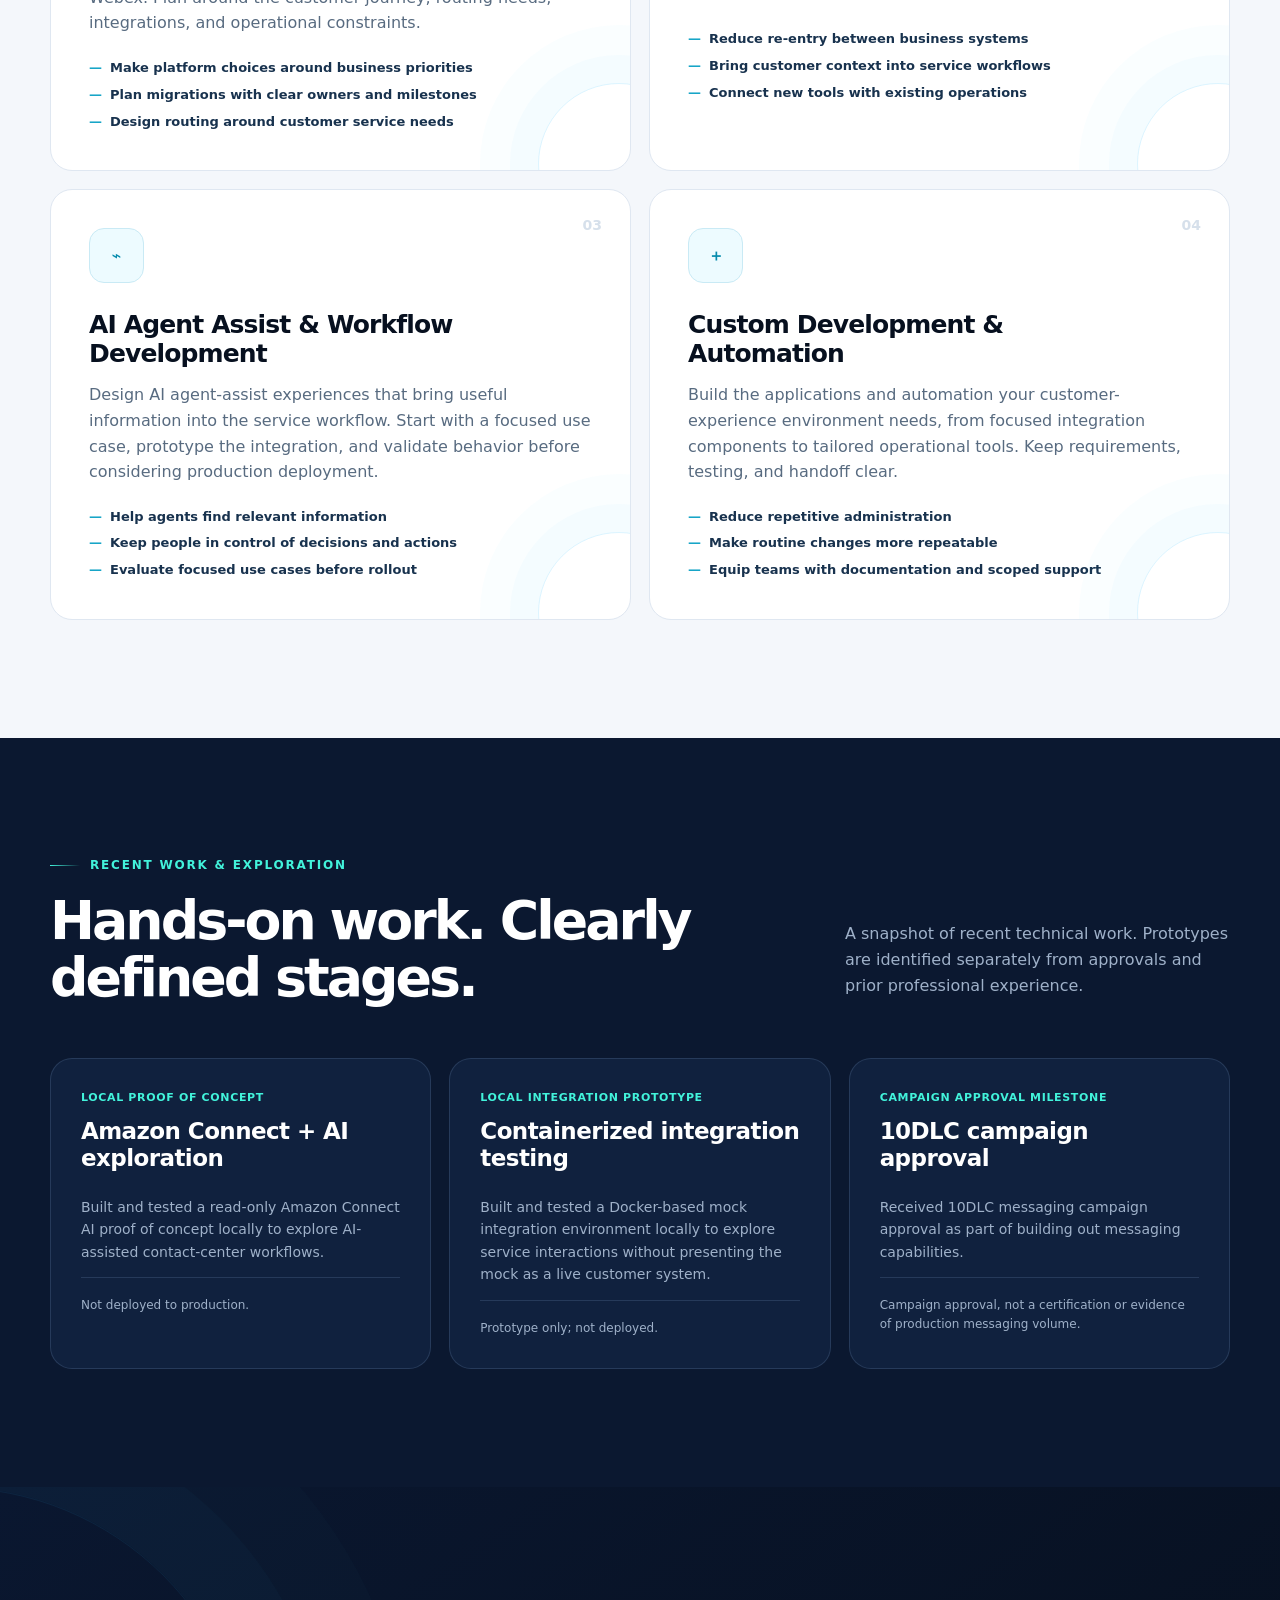
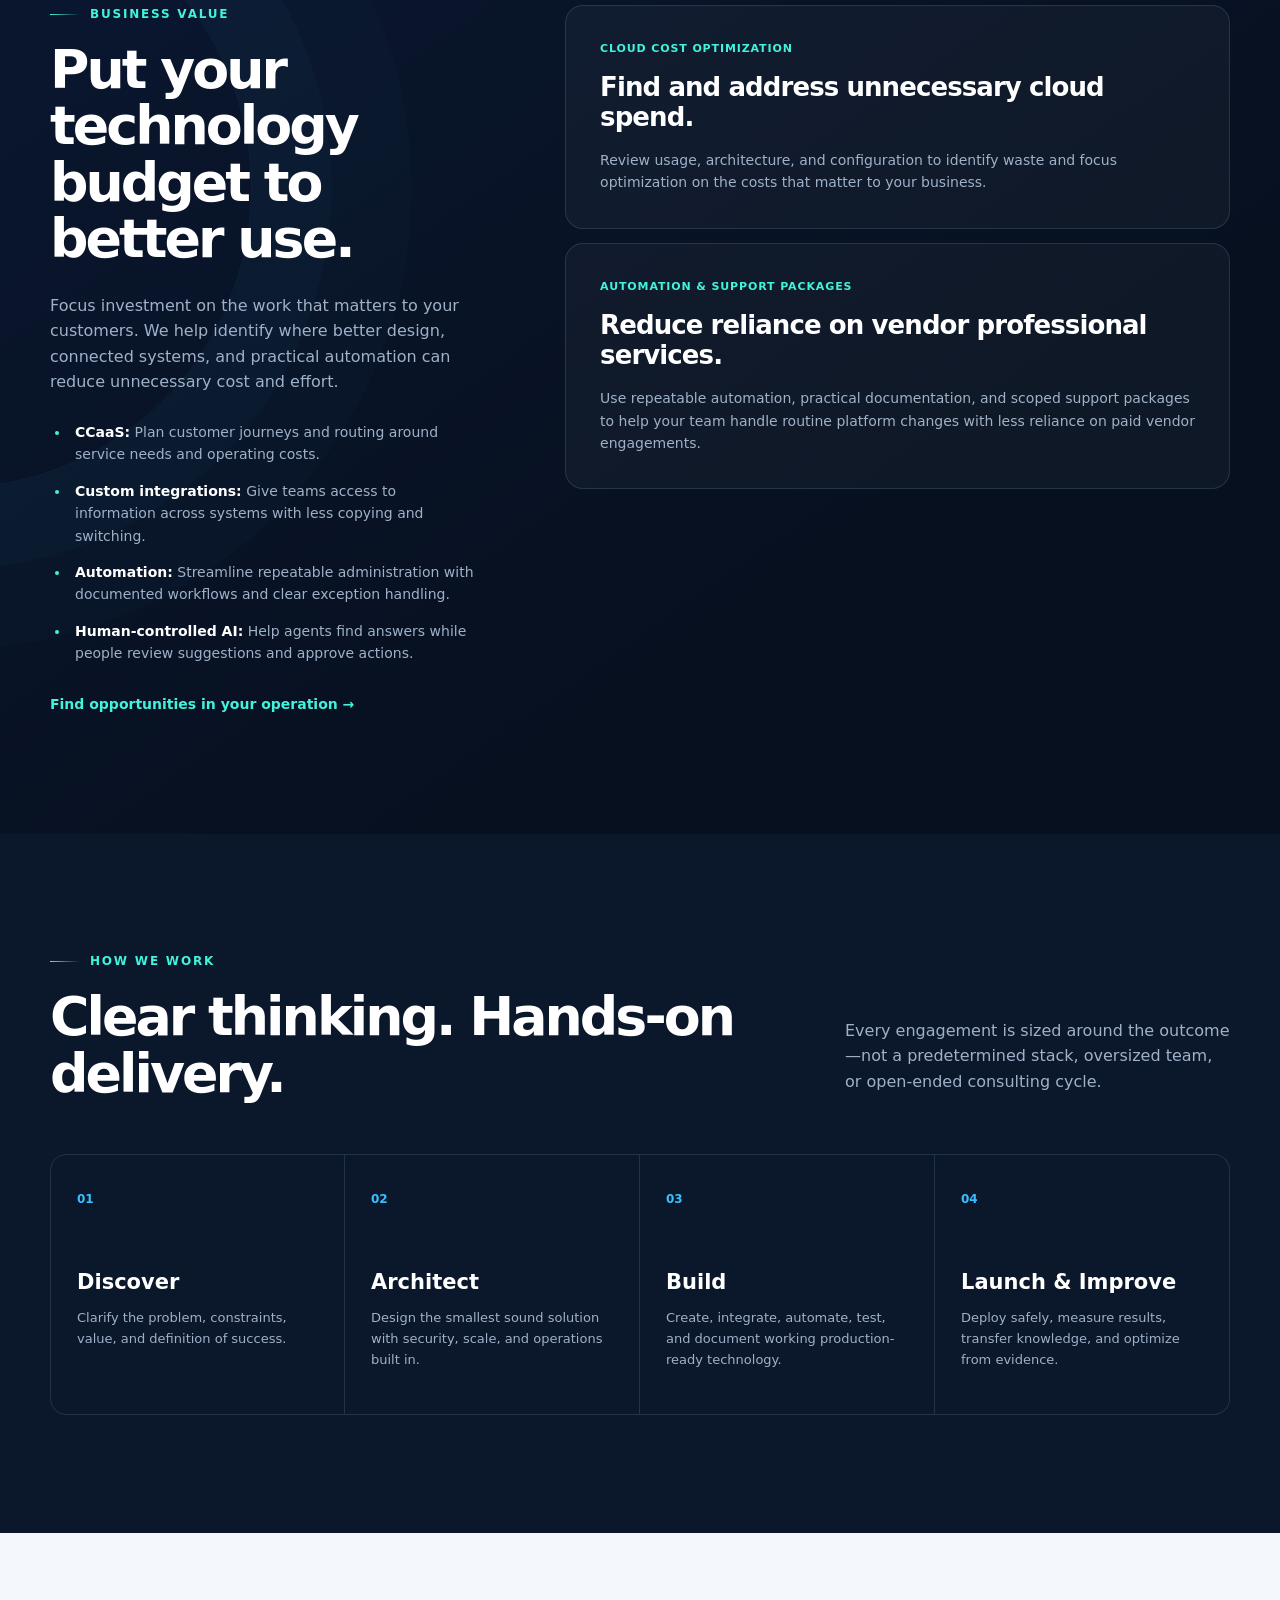
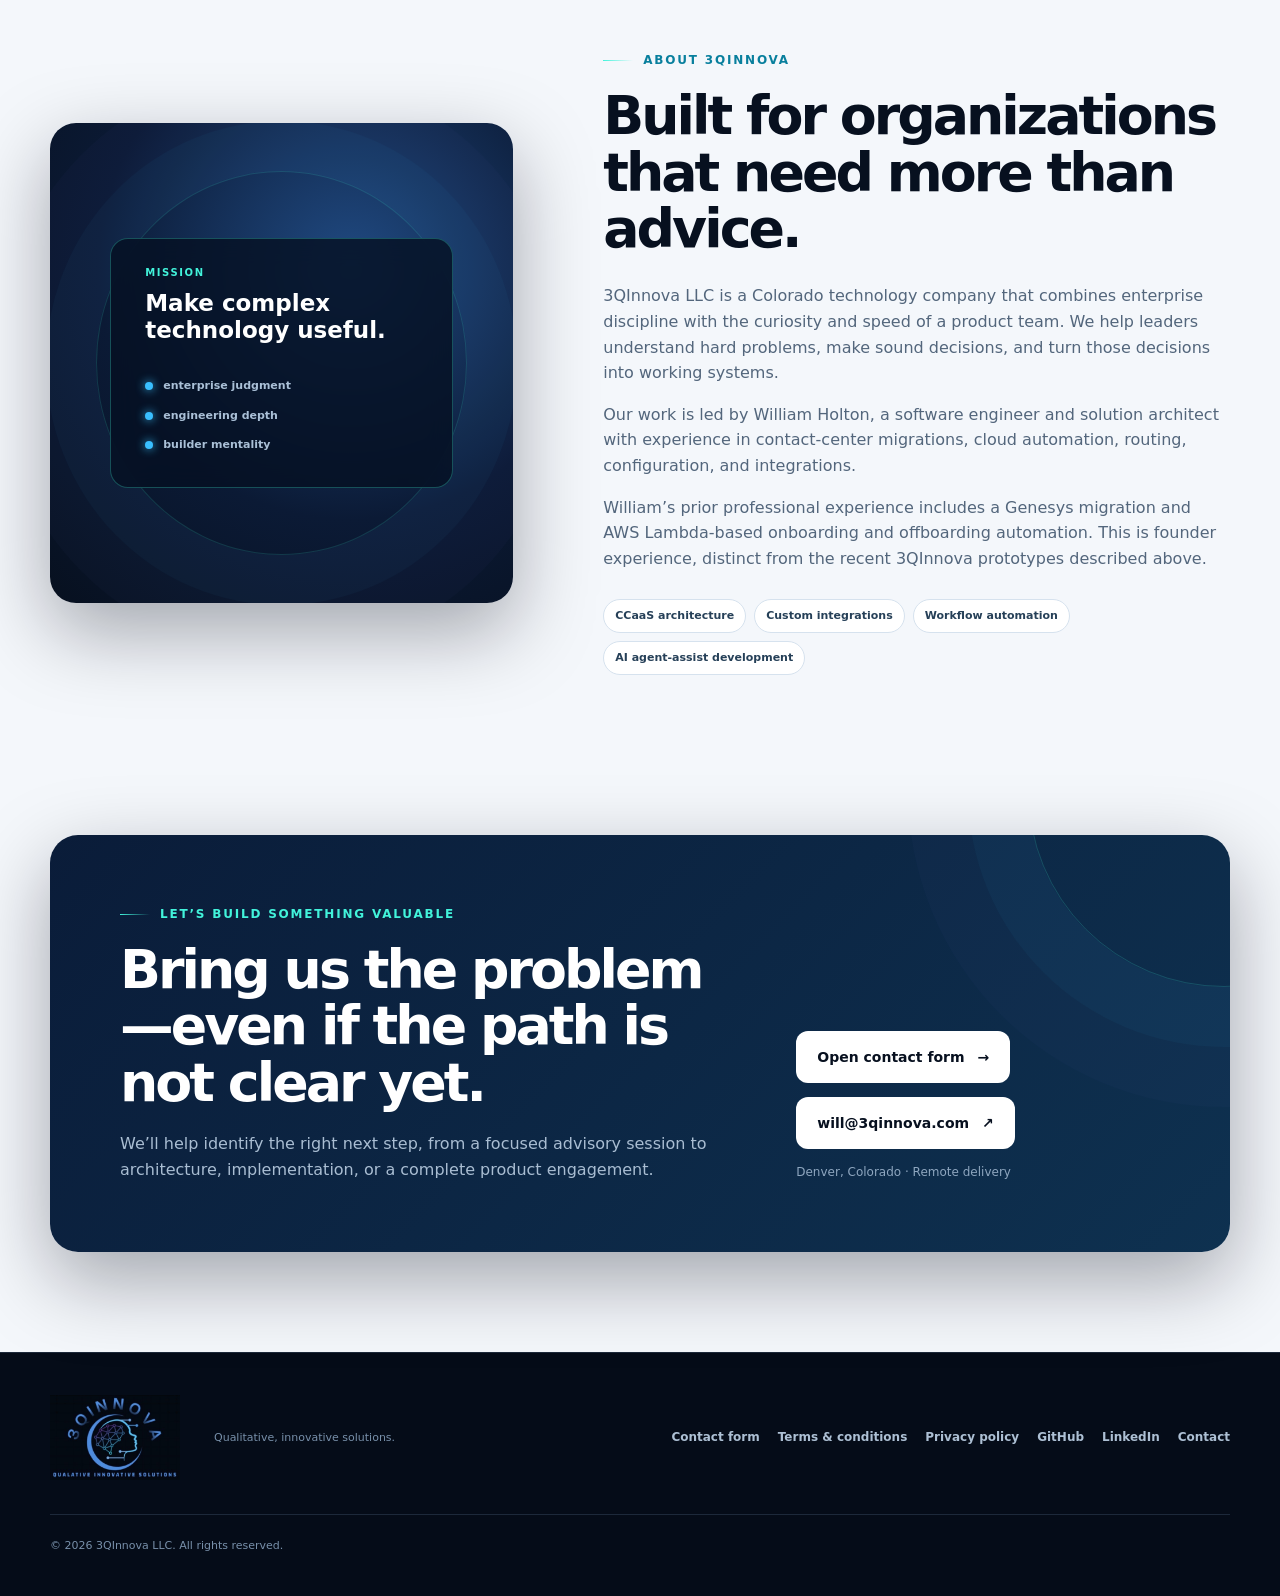
==== commit 1274bfe9: "Refresh CCaaS services and business-focused website copy Use the original full 3qInnova logo, broade" ====
--- a/index.html
+++ b/index.html
@@ -4,26 +4,24 @@
   <meta charset="utf-8">
   <meta name="viewport" content="width=device-width, initial-scale=1">
   <title>3QInnova | Technology Built to Solve Real Problems</title>
-  <meta name="description" content="3QInnova is a hands-on technology partner delivering consulting, software engineering, cloud and AI solutions, telecommunications systems, and interactive products.">
+  <meta name="description" content="3QInnova provides CCaaS consulting across Genesys, Amazon Connect, RingCentral, NICE, and Webex, with custom design, integrations, custom development, and AI agent assist.">
   <meta name="theme-color" content="#07101f">
   <meta property="og:type" content="website">
   <meta property="og:title" content="3QInnova | Technology Built to Solve Real Problems">
-  <meta property="og:description" content="Enterprise experience. Startup speed. Secure, scalable technology built for measurable outcomes.">
+  <meta property="og:description" content="Qualitative, innovative solutions. CCaaS, custom design and integration, custom development, and AI agent assist.">
   <meta property="og:url" content="https://3qinnova.com/">
   <meta name="twitter:card" content="summary">
   <link rel="canonical" href="https://3qinnova.com/">
   <link rel="stylesheet" href="styles.css">
   <script src="script.js" defer></script>
+  <noscript><style>.reveal { opacity: 1; transform: none; }</style></noscript>
 </head>
 <body>
   <a class="skip-link" href="#main">Skip to content</a>
 
   <header class="site-header" data-header>
     <div class="shell nav-wrap">
-      <a class="brand" href="#top" aria-label="3QInnova home">
-        <span class="brand-mark" aria-hidden="true"><span>3Q</span></span>
-        <span class="brand-name">3Q<span>Innova</span></span>
-      </a>
+
 
       <button class="menu-button" type="button" aria-expanded="false" aria-controls="site-nav" data-menu-button>
         <span class="sr-only">Open navigation</span>
@@ -32,11 +30,14 @@
 
       <nav class="site-nav" id="site-nav" aria-label="Primary navigation" data-nav>
         <a href="#capabilities">Capabilities</a>
-        <a href="#impact">Impact</a>
+        <a href="#recent-work">Recent work</a>
         <a href="#approach">Approach</a>
         <a href="#about">About</a>
         <a class="nav-cta" href="/Contact/">Start a conversation</a>
       </nav>
+      <a class="brand" href="#top" aria-label="3QInnova home">
+        <img class="brand-logo" src="assets/3qinnova-logo.jpeg" alt="" width="452" height="294">
+      </a>
     </div>
   </header>
 
@@ -50,14 +51,14 @@
         <div class="hero-copy reveal">
           <p class="eyebrow"><span></span> Enterprise experience. Startup speed.</p>
           <h1>Technology built to solve <em>real problems.</em></h1>
-          <p class="hero-lede">3QInnova turns complex ideas into secure, scalable software, cloud, AI, telecommunications, and interactive products—built for production and measurable results.</p>
+          <p class="hero-lede">Qualitative, innovative solutions for customer experience. 3QInnova brings together CCaaS consulting across Genesys, Amazon Connect, RingCentral, NICE, and Webex with custom design, integrations, custom development, and AI agent assist.</p>
           <div class="hero-actions">
             <a class="button button-primary" href="/Contact/">Start a conversation <span aria-hidden="true">→</span></a>
             <a class="button button-secondary" href="#capabilities">Explore capabilities</a>
           </div>
           <ul class="trust-list" aria-label="Delivery strengths">
             <li><span aria-hidden="true">✓</span> Hands-on engineering</li>
-            <li><span aria-hidden="true">✓</span> Production-first delivery</li>
+            <li><span aria-hidden="true">✓</span> Practical automation</li>
             <li><span aria-hidden="true">✓</span> Clear business outcomes</li>
           </ul>
         </div>
@@ -66,26 +67,24 @@
           <div class="visual-orbit orbit-one"></div>
           <div class="visual-orbit orbit-two"></div>
           <div class="core-node">
-            <span class="core-kicker">3Q</span>
-            <strong>INNOVA</strong>
-            <small>BUILD • CONNECT • SCALE</small>
+            <img class="core-logo" src="assets/3qinnova-logo.jpeg" alt="3qInnova" width="452" height="294">
           </div>
           <div class="cap-node node-consulting"><i aria-hidden="true">◇</i><span>Strategy</span></div>
           <div class="cap-node node-software"><i aria-hidden="true">&lt;/&gt;</i><span>Software</span></div>
           <div class="cap-node node-ai"><i aria-hidden="true">✦</i><span>AI</span></div>
           <div class="cap-node node-cloud"><i aria-hidden="true">☁</i><span>Cloud</span></div>
           <div class="cap-node node-telecom"><i aria-hidden="true">⌁</i><span>Telecom</span></div>
-          <div class="cap-node node-games"><i aria-hidden="true">＋</i><span>Games</span></div>
-        </div>
-      </div>
-    </section>
-
-    <section class="proof-strip" aria-label="Selected impact">
+          <div class="cap-node node-games"><i aria-hidden="true">＋</i><span>Build</span></div>
+        </div>
+      </div>
+    </section>
+
+    <section class="proof-strip business-priorities" aria-label="Business priorities">
       <div class="shell proof-grid">
-        <div><strong>20+</strong><span>Years in enterprise technology</span></div>
-        <div><strong>67M</strong><span>API calls optimized annually</span></div>
-        <div><strong>67%</strong><span>Serverless usage reduction</span></div>
-        <div><strong>$230K+</strong><span>Documented annual and project savings</span></div>
+        <div><strong>Cost control</strong><span>Find opportunities to reduce unnecessary technology spend.</span></div>
+        <div><strong>Connected systems</strong><span>Bring customer information into the workflows teams use.</span></div>
+        <div><strong>Less manual work</strong><span>Use repeatable automation for routine administration.</span></div>
+        <div><strong>Agent support</strong><span>Explore practical AI assistance with people in control.</span></div>
       </div>
     </section>
 
@@ -103,59 +102,95 @@
           <article class="capability-card reveal">
             <div class="card-number">01</div>
             <div class="card-icon" aria-hidden="true">◇</div>
-            <h3>Technology Consulting &amp; Architecture</h3>
-            <p>Practical roadmaps, solution design, modernization planning, cost analysis, and technical leadership grounded in real production experience.</p>
-            <ul><li>Architecture assessments</li><li>Cloud and platform strategy</li><li>Delivery and risk planning</li></ul>
+            <h3>CCaaS Consulting &amp; Architecture</h3>
+            <p>Practical design and architecture for cloud contact centers across Genesys, Amazon Connect, RingCentral, NICE, and Webex. Plan around the customer journey, routing needs, integrations, and operational constraints.</p>
+            <ul><li>Make platform choices around business priorities</li><li>Plan migrations with clear owners and milestones</li><li>Design routing around customer service needs</li></ul>
           </article>
 
           <article class="capability-card reveal" data-delay="1">
             <div class="card-number">02</div>
             <div class="card-icon" aria-hidden="true">&lt;/&gt;</div>
-            <h3>Software, Cloud &amp; AI Engineering</h3>
-            <p>Secure applications, APIs, serverless platforms, intelligent automation, and AI integrations engineered for scale, maintainability, and measurable value.</p>
-            <ul><li>Full-stack and backend development</li><li>AWS and serverless systems</li><li>AI-enabled workflows and agents</li></ul>
+            <h3>Custom Design &amp; Integration</h3>
+            <p>Connect customer-experience platforms with the systems your business uses. Design and develop tailored APIs, applications, and workflows, including AWS Lambda automation where it fits.</p>
+            <ul><li>Reduce re-entry between business systems</li><li>Bring customer context into service workflows</li><li>Connect new tools with existing operations</li></ul>
           </article>
 
           <article class="capability-card reveal" data-delay="2">
             <div class="card-number">03</div>
             <div class="card-icon" aria-hidden="true">⌁</div>
-            <h3>Telecommunications &amp; CX Systems</h3>
-            <p>Modern voice, routing, contact-center, and customer-experience systems backed by more than two decades of telephony and network expertise.</p>
-            <ul><li>Cloud contact-center architecture</li><li>SIP, voice, routing, and integrations</li><li>Automation and production support</li></ul>
+            <h3>AI Agent Assist &amp; Workflow Development</h3>
+            <p>Design AI agent-assist experiences that bring useful information into the service workflow. Start with a focused use case, prototype the integration, and validate behavior before considering production deployment.</p>
+            <ul><li>Help agents find relevant information</li><li>Keep people in control of decisions and actions</li><li>Evaluate focused use cases before rollout</li></ul>
           </article>
 
           <article class="capability-card reveal" data-delay="3">
             <div class="card-number">04</div>
             <div class="card-icon" aria-hidden="true">＋</div>
-            <h3>Games &amp; Interactive Products</h3>
-            <p>Mobile games and interactive experiences that combine software engineering, thoughtful systems design, and a commitment to engaging users.</p>
-            <ul><li>Mobile game development</li><li>Gameplay systems and prototypes</li><li>Product experimentation</li></ul>
-          </article>
-        </div>
-      </div>
-    </section>
-
-    <section class="section impact" id="impact">
+            <h3>Custom Development &amp; Automation</h3>
+            <p>Build the applications and automation your customer-experience environment needs, from focused integration components to tailored operational tools. Keep requirements, testing, and handoff clear.</p>
+            <ul><li>Reduce repetitive administration</li><li>Make routine changes more repeatable</li><li>Equip teams with documentation and scoped support</li></ul>
+          </article>
+        </div>
+      </div>
+    </section>
+
+    <section class="section recent-work" id="recent-work">
+      <div class="shell">
+        <div class="section-heading reveal">
+          <div>
+            <p class="eyebrow"><span></span> Recent work &amp; exploration</p>
+            <h2>Hands-on work. Clearly defined stages.</h2>
+          </div>
+          <p>A snapshot of recent technical work. Prototypes are identified separately from approvals and prior professional experience.</p>
+        </div>
+        <div class="recent-work-grid">
+          <article class="recent-work-card reveal">
+            <p class="work-status">Local proof of concept</p>
+            <h3>Amazon Connect + AI exploration</h3>
+            <p>Built and tested a read-only Amazon Connect AI proof of concept locally to explore AI-assisted contact-center workflows.</p>
+            <p class="work-boundary">Not deployed to production.</p>
+          </article>
+          <article class="recent-work-card reveal" data-delay="1">
+            <p class="work-status">Local integration prototype</p>
+            <h3>Containerized integration testing</h3>
+            <p>Built and tested a Docker-based mock integration environment locally to explore service interactions without presenting the mock as a live customer system.</p>
+            <p class="work-boundary">Prototype only; not deployed.</p>
+          </article>
+          <article class="recent-work-card reveal" data-delay="2">
+            <p class="work-status">Campaign approval milestone</p>
+            <h3>10DLC campaign approval</h3>
+            <p>Received 10DLC messaging campaign approval as part of building out messaging capabilities.</p>
+            <p class="work-boundary">Campaign approval, not a certification or evidence of production messaging volume.</p>
+          </article>
+        </div>
+      </div>
+    </section>
+
+    <section class="section impact business-outcomes" id="impact">
       <div class="shell impact-layout">
         <div class="impact-copy reveal">
-          <p class="eyebrow"><span></span> Selected impact</p>
-          <h2>Engineering that earns its place on the balance sheet.</h2>
-          <p>Technology should do more than function. It should reduce cost, remove friction, protect operations, and create room for growth.</p>
-          <a class="text-link" href="/Contact/">Discuss your next challenge <span aria-hidden="true">→</span></a>
+          <p class="eyebrow"><span></span> Business value</p>
+          <h2>Put your technology budget to better use.</h2>
+          <p>Focus investment on the work that matters to your customers. We help identify where better design, connected systems, and practical automation can reduce unnecessary cost and effort.</p>
+          <ul class="business-benefits">
+            <li><strong>CCaaS:</strong> Plan customer journeys and routing around service needs and operating costs.</li>
+            <li><strong>Custom integrations:</strong> Give teams access to information across systems with less copying and switching.</li>
+            <li><strong>Automation:</strong> Streamline repeatable administration with documented workflows and clear exception handling.</li>
+            <li><strong>Human-controlled AI:</strong> Help agents find answers while people review suggestions and approve actions.</li>
+          </ul>
+          <a class="text-link" href="/Contact/">Find opportunities in your operation <span aria-hidden="true">→</span></a>
         </div>
 
         <div class="impact-cases">
-          <article class="case reveal">
-            <div class="case-metric">$130K</div>
-            <div><h3>Annual cloud savings</h3><p>Optimized a high-volume serverless application processing 67 million API calls per year, reducing usage by 67% and effectively cutting its annual Lambda bill in half.</p></div>
-          </article>
-          <article class="case reveal" data-delay="1">
-            <div class="case-metric">$100K</div>
-            <div><h3>Professional-services spend avoided</h3><p>Created deployment and environment-synchronization automation that replaced complex manual migrations and removed the need for outside professional services.</p></div>
-          </article>
-          <article class="case reveal" data-delay="2">
-            <div class="case-metric">2.5M</div>
-            <div><h3>Monthly integration requests supported</h3><p>Engineered scalable AWS integration services for an enterprise communications platform handling approximately 600,000 calls and 2.5 million API-driven actions each month.</p></div>
+          <article class="case benefit-case reveal">
+            <p class="benefit-label">Cloud cost optimization</p>
+            <h3>Find and address unnecessary cloud spend.</h3>
+            <p>Review usage, architecture, and configuration to identify waste and focus optimization on the costs that matter to your business.</p>
+          </article>
+          <article class="case benefit-case reveal" data-delay="1">
+            <p class="benefit-label">Automation &amp; support packages</p>
+            <h3>Reduce reliance on vendor professional services.</h3>
+            <p>Use repeatable automation, practical documentation, and scoped support packages to help your team handle routine platform changes with less reliance on paid vendor engagements.</p>
           </article>
         </div>
       </div>
@@ -195,13 +230,13 @@
           <p class="eyebrow"><span></span> About 3QInnova</p>
           <h2>Built for organizations that need more than advice.</h2>
           <p>3QInnova LLC is a Colorado technology company that combines enterprise discipline with the curiosity and speed of a product team. We help leaders understand hard problems, make sound decisions, and turn those decisions into working systems.</p>
-          <p>Our work is led by William Holton, a software engineer and solution architect with 20+ years across software, cloud platforms, telecommunications, production operations, migrations, integrations, and technical leadership.</p>
-          <div class="credential-list" aria-label="Selected credentials">
-            <span>B.S. Software Engineering</span>
-            <span>AWS Certified</span>
-            <span>AI Certified</span>
-            <span>Genesys Certified</span>
-            <span>ITIL Certified</span>
+          <p>Our work is led by William Holton, a software engineer and solution architect with experience in contact-center migrations, cloud automation, routing, configuration, and integrations.</p>
+          <p>William’s prior professional experience includes a Genesys migration and AWS Lambda-based onboarding and offboarding automation. This is founder experience, distinct from the recent 3QInnova prototypes described above.</p>
+          <div class="credential-list" aria-label="Areas of focus">
+            <span>CCaaS architecture</span>
+            <span>Custom integrations</span>
+            <span>Workflow automation</span>
+            <span>AI agent-assist development</span>
           </div>
         </div>
       </div>
@@ -226,10 +261,9 @@
   <footer class="site-footer">
     <div class="shell footer-grid">
       <a class="brand footer-brand" href="#top" aria-label="3QInnova home">
-        <span class="brand-mark" aria-hidden="true"><span>3Q</span></span>
-        <span class="brand-name">3Q<span>Innova</span></span>
+        <img class="brand-logo" src="assets/3qinnova-logo.jpeg" alt="" width="452" height="294">
       </a>
-      <p>Technology consulting, engineering, and product development.</p>
+      <p>Qualitative, innovative solutions.</p>
       <div class="footer-links">
         <a href="/Contact/">Contact form</a>
         <a href="/Terms_And_Conditions/">Terms &amp; conditions</a>
@@ -243,3 +277,4 @@
   </footer>
 </body>
 </html>
+
--- a/styles.css
+++ b/styles.css
@@ -237,3 +237,62 @@
   *, *::before, *::after { animation-duration: .01ms !important; animation-iteration-count: 1 !important; transition-duration: .01ms !important; }
   .reveal { opacity: 1; transform: none; }
 }
+
+
+/* Recent work shares the existing navy/cyan visual identity. */
+.recent-work { background: var(--ink-soft); }
+.recent-work-grid { display: grid; grid-template-columns: repeat(3, minmax(0, 1fr)); gap: 18px; }
+.recent-work-card { padding: 30px; border: 1px solid var(--line); border-radius: var(--radius); background: var(--panel); }
+.recent-work-card h3 { font-size: 23px; line-height: 1.2; letter-spacing: -.025em; }
+.recent-work-card p { color: var(--muted); font-size: 14px; }
+.recent-work-card .work-status { color: var(--cyan); font-size: 11px; font-weight: 800; letter-spacing: .06em; text-transform: uppercase; }
+.recent-work-card .work-boundary { margin-bottom: 0; padding-top: 18px; border-top: 1px solid var(--line); font-size: 12px; }
+section[id] { scroll-margin-top: 140px; }
+@media (max-width: 1000px) { .recent-work-grid { grid-template-columns: 1fr; } }
+
+/* Match the demo's upper-right brand placement without changing its logo artwork. */
+.site-header .brand { flex-shrink: 0; margin-left: auto; }
+@media (max-width: 960px) {
+  .site-header .menu-button { display: block; }
+  .site-header .site-nav { position: absolute; left: 14px; right: 14px; top: calc(100% + 8px); display: none; align-items: stretch; flex-direction: column; gap: 0; padding: 12px; border: 1px solid var(--line); border-radius: 16px; background: rgba(7,16,31,.98); box-shadow: var(--shadow); }
+  .site-header .site-nav.is-open { display: flex; }
+  .site-header .site-nav a { padding: 12px; }
+  .site-header .nav-cta { margin-top: 6px; text-align: center; }
+}
+.site-header .brand-logo { display: block; width: clamp(108px, 12vw, 148px); height: auto; max-height: 97px; object-fit: contain; }
+
+/* Review corrections: reserve desktop illustration space and use the supplied full logo. */
+.hero-visual { width: 100%; }
+.core-node { inset: 30%; padding: 8px; border-radius: 50%; background: #050d1a; transform: none; }
+.core-node > * { transform: none; }
+.core-logo { display: block; width: 100%; height: auto; object-fit: contain; }
+.footer-brand .brand-logo { display: block; width: 130px; height: auto; }
+.contact-header .brand { order: 2; margin-left: auto; flex-shrink: 0; }
+.contact-header .brand-logo { display: block; width: 130px; height: auto; }
+:focus-visible { outline: 3px solid var(--cyan); outline-offset: 5px; }
+@media (max-width: 960px) {
+  .menu-button[aria-expanded="true"] span:nth-child(2) { transform: translateY(7px) rotate(45deg); }
+  .menu-button[aria-expanded="true"] span:nth-child(3) { opacity: 0; }
+  .menu-button[aria-expanded="true"] span:nth-child(4) { transform: translateY(-7px) rotate(-45deg); }
+}
+@media (max-width: 600px) {
+  .contact-header .nav-wrap { flex-wrap: wrap; gap: 18px; }
+  .contact-header nav { order: 3; flex-basis: 100%; }
+  .contact-header .brand-logo { width: 108px; }
+}
+
+/* Business-oriented copy replaces the inherited numeric impact claims. */
+.business-priorities .proof-grid > div { flex-direction: column; align-items: flex-start; justify-content: center; gap: 8px; min-height: 142px; }
+.business-priorities .proof-grid strong { font-size: 21px; letter-spacing: -.025em; line-height: 1.2; }
+.business-priorities .proof-grid span { max-width: none; font-size: 13px; line-height: 1.45; }
+.business-outcomes .impact-copy { position: static; }
+.business-outcomes .impact-cases { align-content: start; }
+.benefit-case { display: block; }
+.benefit-case .benefit-label { margin-bottom: 16px; color: var(--cyan); font-size: 11px; font-weight: 800; text-transform: uppercase; letter-spacing: .08em; }
+.benefit-case h3 { font-size: 26px; line-height: 1.15; letter-spacing: -.035em; }
+.benefit-case > p:last-child { margin-top: 16px; }
+.business-benefits { padding-left: 20px; margin: 26px 0; color: var(--muted); font-size: 14px; }
+.business-benefits li { margin-bottom: 14px; padding-left: 5px; }
+.business-benefits li::marker { color: var(--cyan); }
+.business-benefits strong { color: var(--white); }
+.capabilities .section-heading > p { color: #53667c; }
